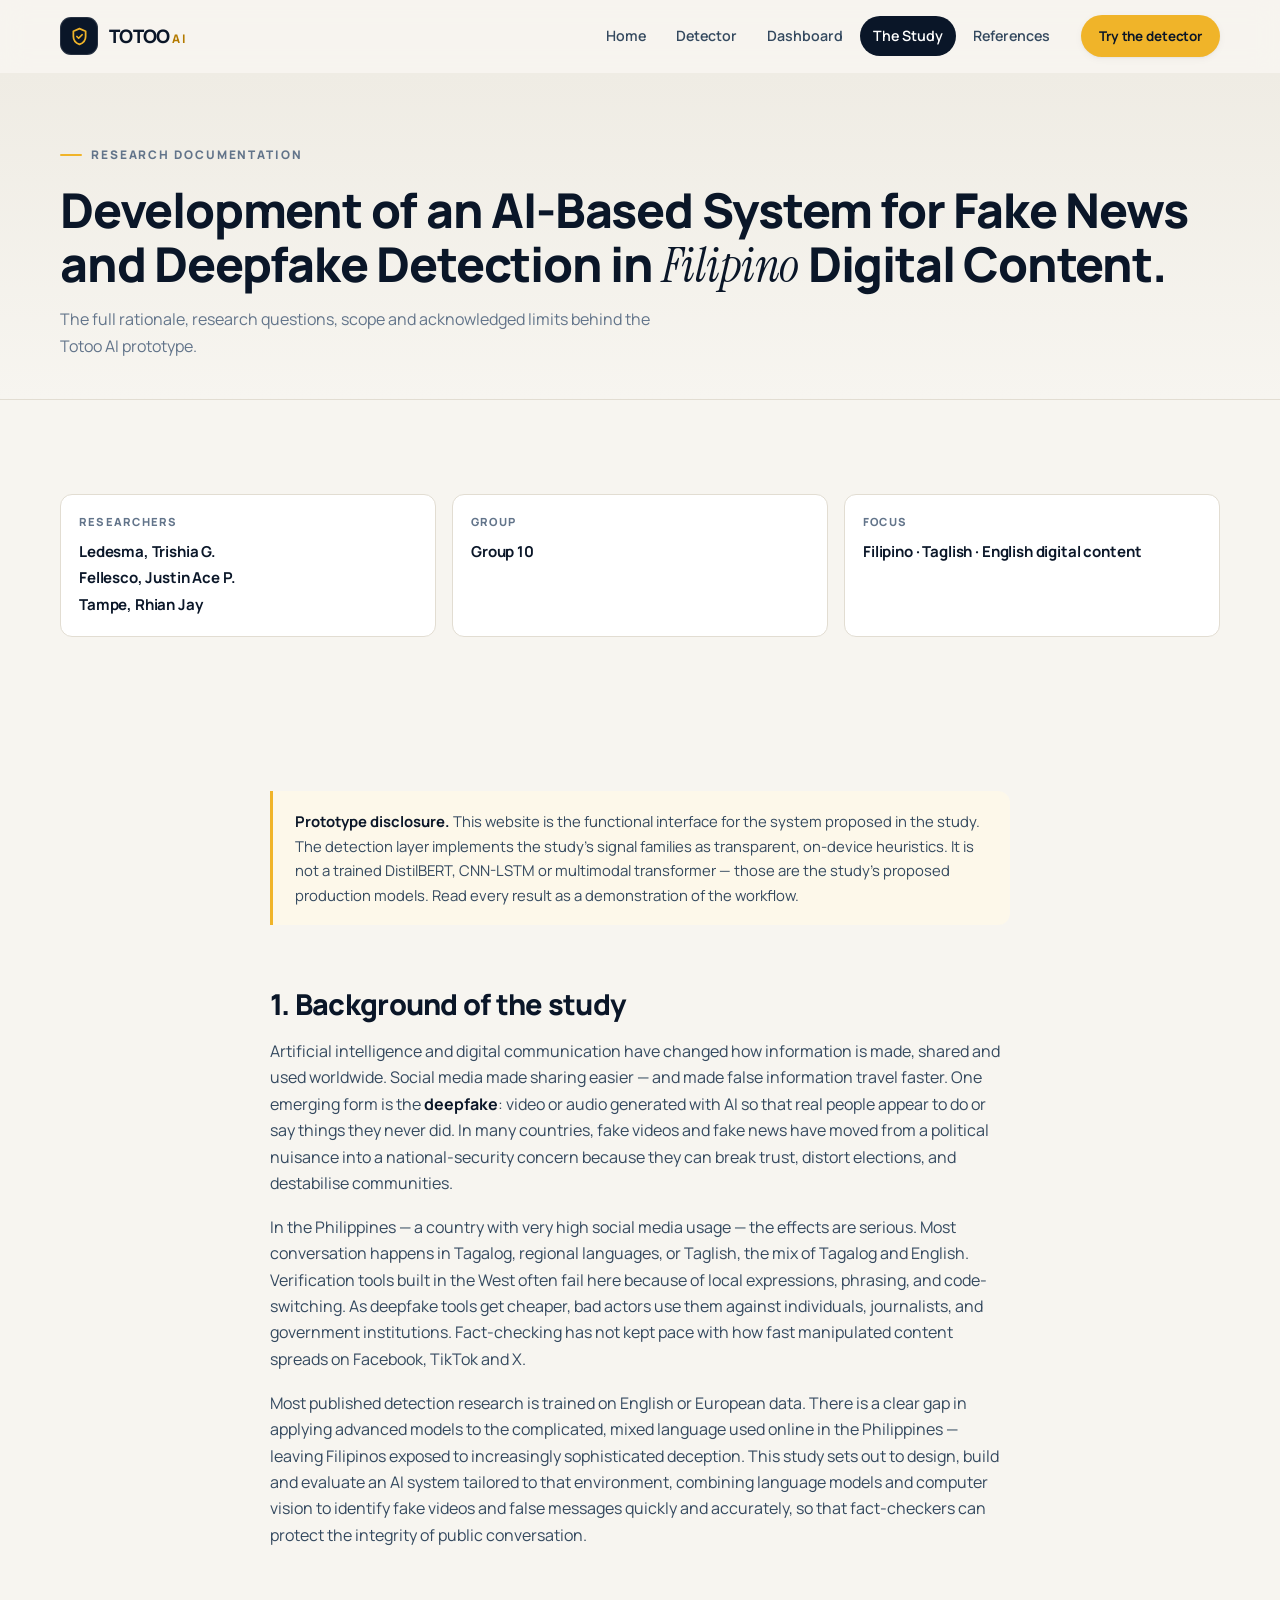
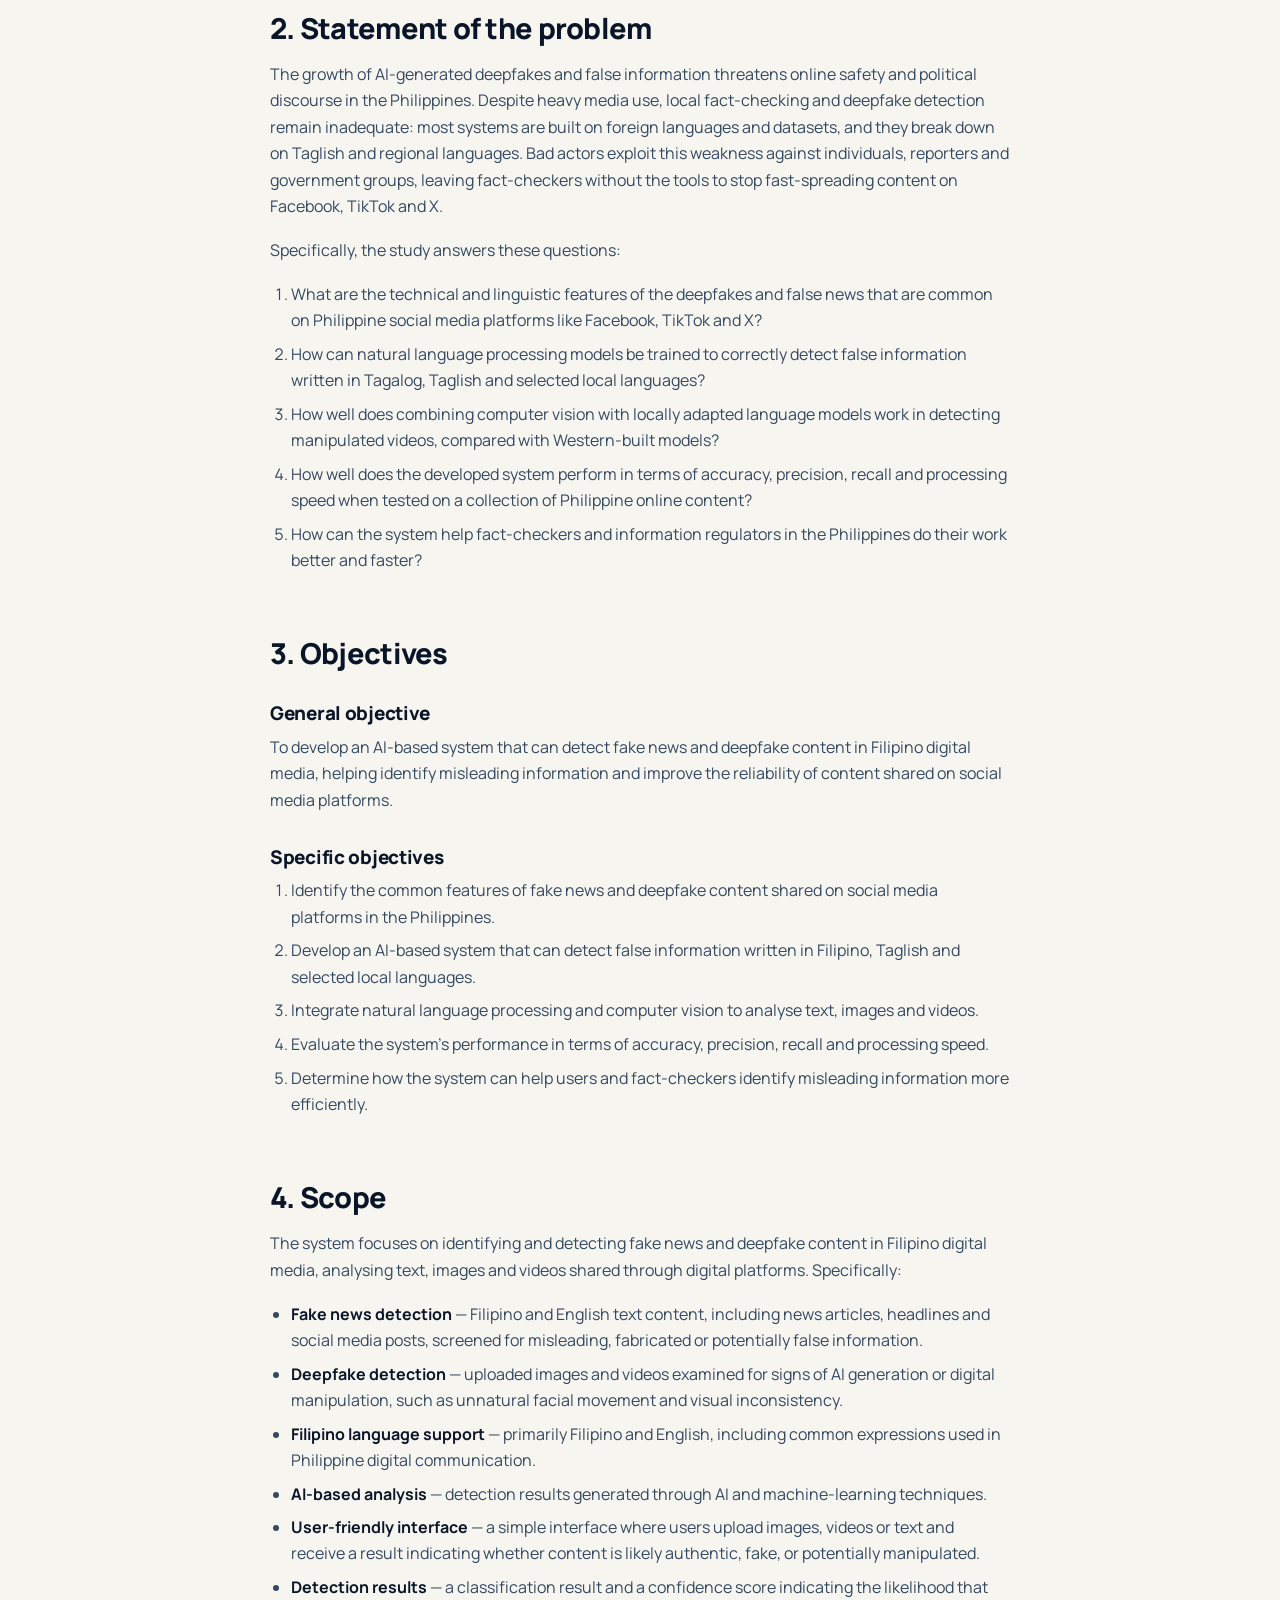
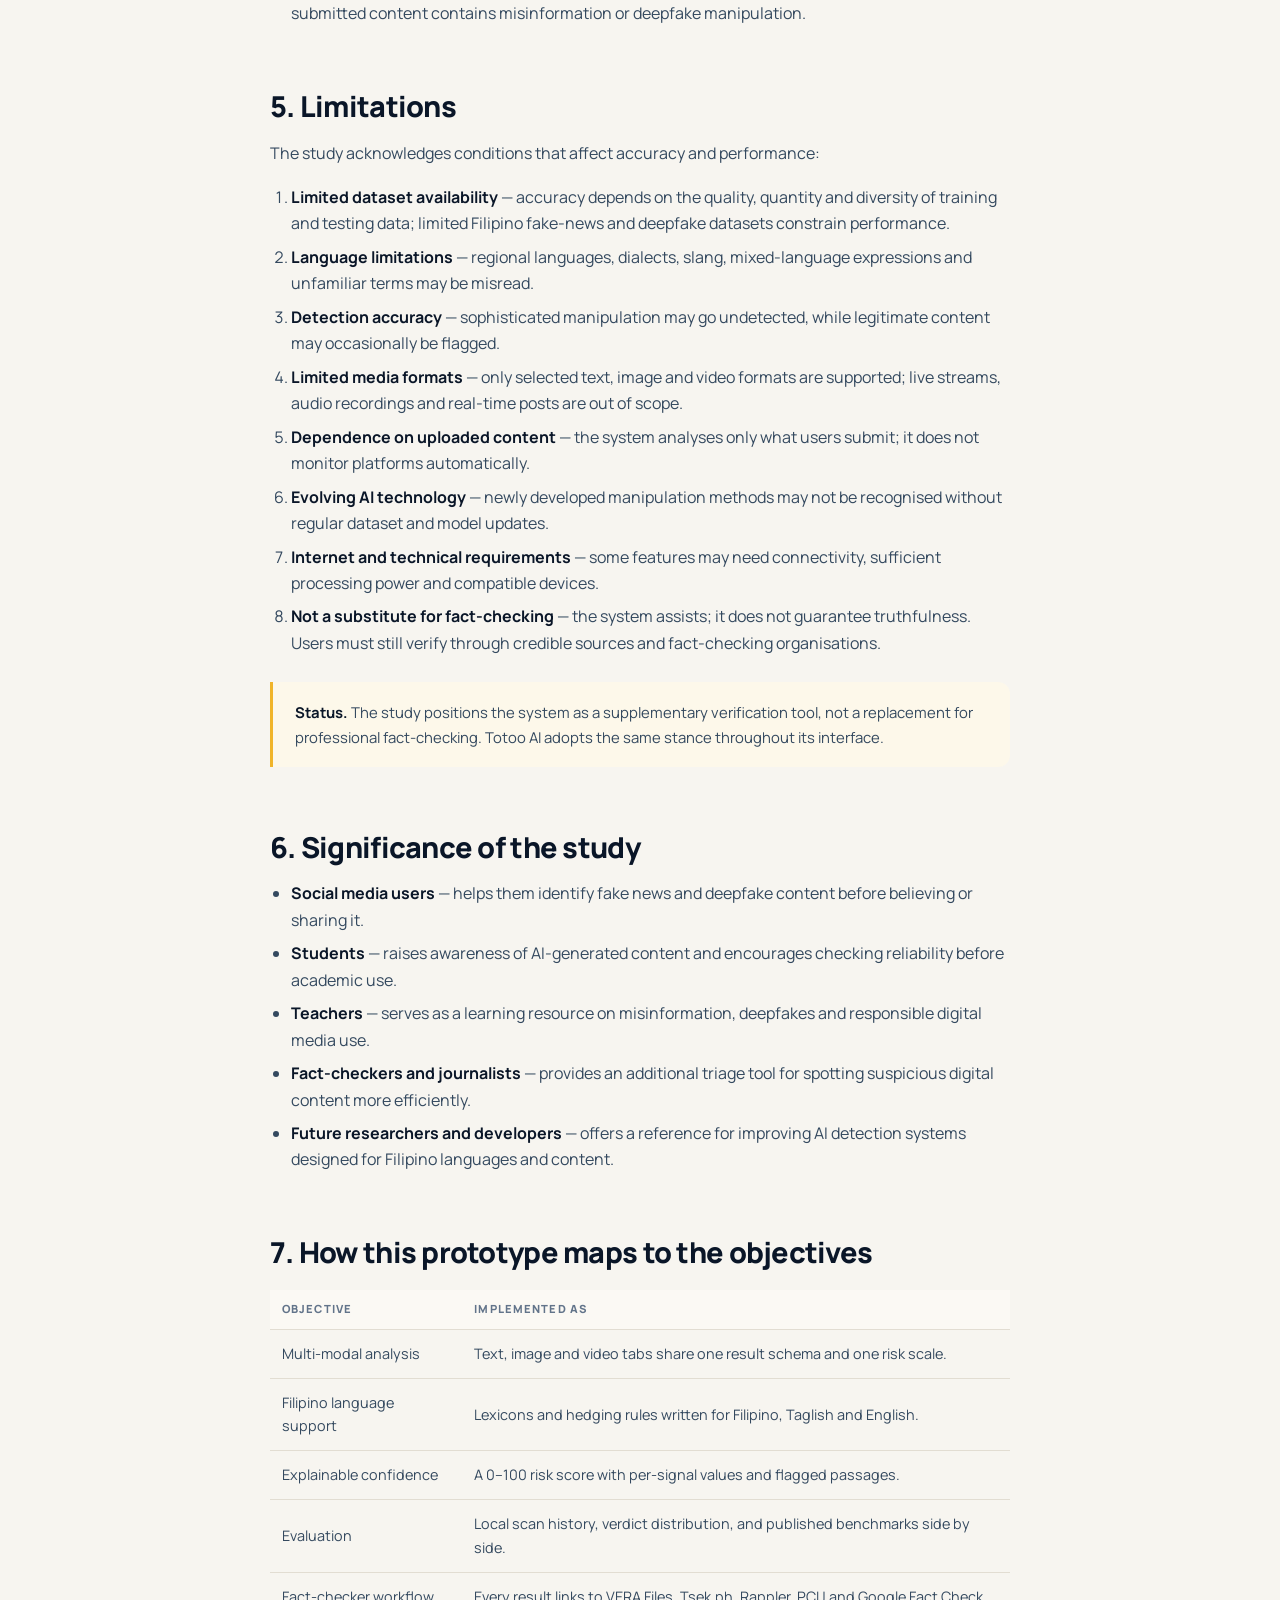
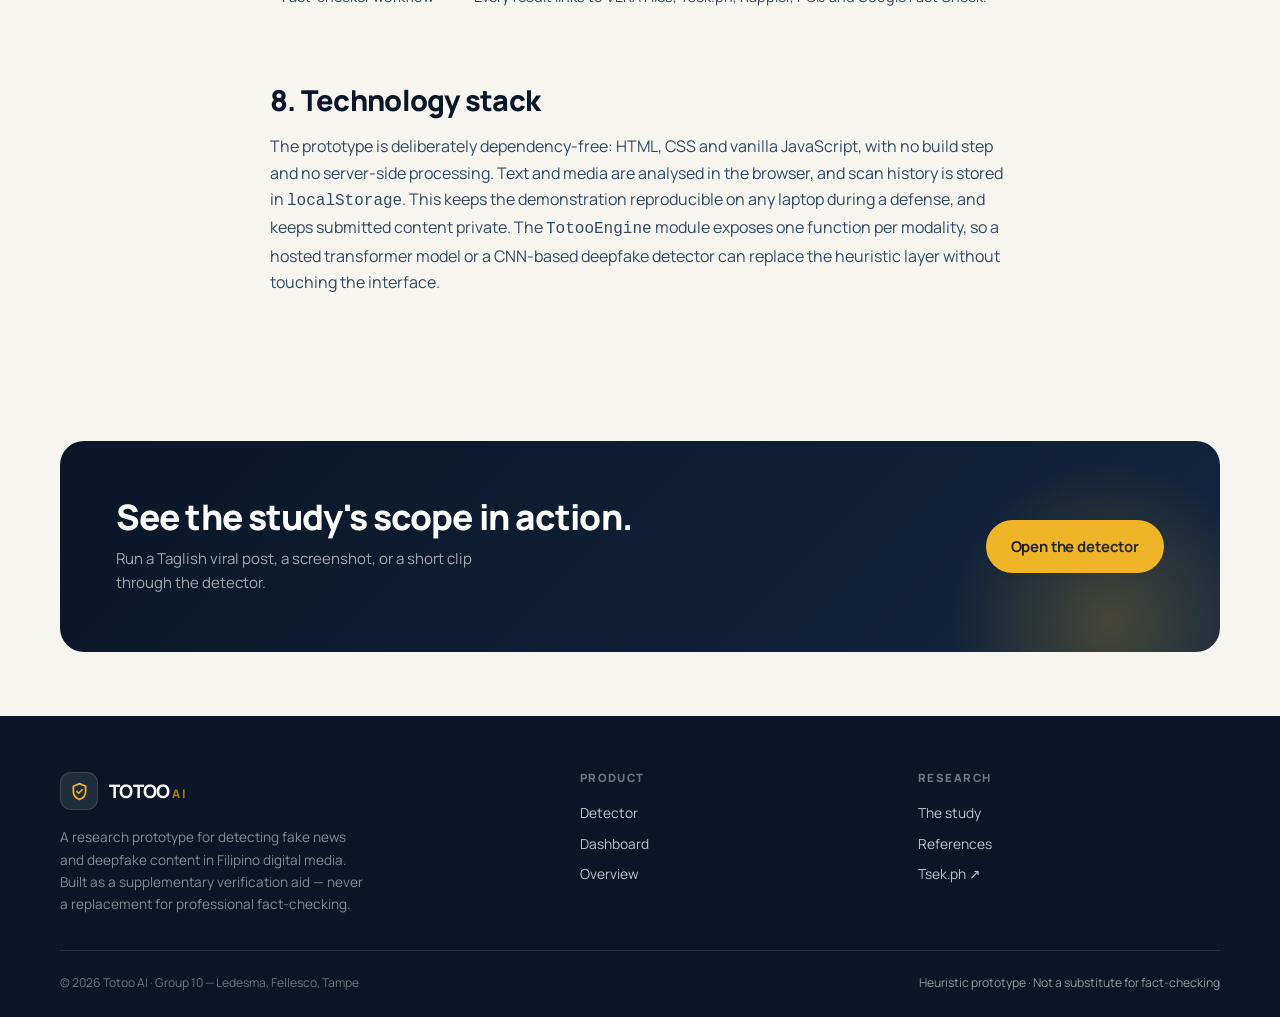
==== about.html @ d38a7d8e "Initial commit: Totoo AI - fake news and deepfake detection prototype for Filipino digital content" ====
<!DOCTYPE html>
<html lang="en">
<head>
<meta charset="UTF-8">
<meta name="viewport" content="width=device-width, initial-scale=1">
<title>The Study — Totoo AI</title>
<meta name="description" content="Background, objectives, scope and limitations of the study on AI-based fake news and deepfake detection in Filipino digital content.">
<link rel="icon" href="assets/favicon.svg" type="image/svg+xml">
<link rel="preconnect" href="https://fonts.googleapis.com">
<link rel="preconnect" href="https://fonts.gstatic.com" crossorigin>
<link href="https://fonts.googleapis.com/css2?family=Instrument+Serif:ital@0;1&family=Manrope:wght@400;500;600;700;800&display=swap" rel="stylesheet">
<link rel="stylesheet" href="css/styles.css">
</head>
<body>

<header class="site-header">
  <div class="wrap header-inner">
    <a class="brand" href="index.html" aria-label="Totoo AI home">
      <span class="brand-mark" aria-hidden="true">
        <svg viewBox="0 0 24 24" fill="none" stroke="#F0B429" stroke-width="2" stroke-linecap="round" stroke-linejoin="round">
          <path d="M12 3l7 3v6c0 4.4-3 7.6-7 9-4-1.4-7-4.6-7-9V6l7-3z"/>
          <path d="M9 12l2 2 4-4"/>
        </svg>
      </span>
      <span class="brand-text">TOTOO<span>AI</span></span>
    </a>
    <nav class="nav" id="nav" aria-label="Main">
      <a href="index.html">Home</a>
      <a href="detector.html">Detector</a>
      <a href="dashboard.html">Dashboard</a>
      <a href="about.html" aria-current="page">The Study</a>
      <a href="references.html">References</a>
    </nav>
    <a class="btn btn-primary btn-sm nav-cta" href="detector.html">Try the detector</a>
    <button class="nav-toggle" id="navToggle" aria-label="Toggle navigation" aria-expanded="false" aria-controls="nav"><span></span></button>
  </div>
</header>

<main>

  <section class="page-head">
    <div class="wrap">
      <span class="eyebrow">Research documentation</span>
      <h1>Development of an AI-Based System for Fake News and Deepfake Detection in <span class="serif">Filipino</span> Digital Content.</h1>
      <p>The full rationale, research questions, scope and acknowledged limits behind the Totoo AI prototype.</p>
    </div>
  </section>

  <section class="section-tight">
    <div class="wrap">
      <div class="info-grid">
        <div class="info-item"><span>Researchers</span><b>Ledesma, Trishia G.<br>Fellesco, Justin Ace P.<br>Tampe, Rhian Jay</b></div>
        <div class="info-item"><span>Group</span><b>Group 10</b></div>
        <div class="info-item"><span>Focus</span><b>Filipino · Taglish · English digital content</b></div>
      </div>
    </div>
  </section>

  <section class="section-tight">
    <div class="wrap-narrow prose">

      <div class="callout">
        <p><strong>Prototype disclosure.</strong> This website is the functional interface for the system proposed in the study. The detection layer implements the study's signal families as transparent, on-device heuristics. It is not a trained DistilBERT, CNN-LSTM or multimodal transformer — those are the study's proposed production models. Read every result as a demonstration of the workflow.</p>
      </div>

      <h2>1. Background of the study</h2>
      <p>
        Artificial intelligence and digital communication have changed how information is made,
        shared and used worldwide. Social media made sharing easier — and made false information
        travel faster. One emerging form is the <strong>deepfake</strong>: video or audio generated
        with AI so that real people appear to do or say things they never did. In many countries,
        fake videos and fake news have moved from a political nuisance into a national-security
        concern because they can break trust, distort elections, and destabilise communities.
      </p>
      <p>
        In the Philippines — a country with very high social media usage — the effects are serious.
        Most conversation happens in Tagalog, regional languages, or Taglish, the mix of Tagalog
        and English. Verification tools built in the West often fail here because of local
        expressions, phrasing, and code-switching. As deepfake tools get cheaper, bad actors use
        them against individuals, journalists, and government institutions. Fact-checking has not
        kept pace with how fast manipulated content spreads on Facebook, TikTok and X.
      </p>
      <p>
        Most published detection research is trained on English or European data. There is a
        clear gap in applying advanced models to the complicated, mixed language used online in
        the Philippines — leaving Filipinos exposed to increasingly sophisticated deception. This
        study sets out to design, build and evaluate an AI system tailored to that environment,
        combining language models and computer vision to identify fake videos and false messages
        quickly and accurately, so that fact-checkers can protect the integrity of public
        conversation.
      </p>

      <h2>2. Statement of the problem</h2>
      <p>
        The growth of AI-generated deepfakes and false information threatens online safety and
        political discourse in the Philippines. Despite heavy media use, local fact-checking and
        deepfake detection remain inadequate: most systems are built on foreign languages and
        datasets, and they break down on Taglish and regional languages. Bad actors exploit this
        weakness against individuals, reporters and government groups, leaving fact-checkers
        without the tools to stop fast-spreading content on Facebook, TikTok and X.
      </p>
      <p>Specifically, the study answers these questions:</p>
      <ol>
        <li>What are the technical and linguistic features of the deepfakes and false news that are common on Philippine social media platforms like Facebook, TikTok and X?</li>
        <li>How can natural language processing models be trained to correctly detect false information written in Tagalog, Taglish and selected local languages?</li>
        <li>How well does combining computer vision with locally adapted language models work in detecting manipulated videos, compared with Western-built models?</li>
        <li>How well does the developed system perform in terms of accuracy, precision, recall and processing speed when tested on a collection of Philippine online content?</li>
        <li>How can the system help fact-checkers and information regulators in the Philippines do their work better and faster?</li>
      </ol>

      <h2>3. Objectives</h2>
      <h3>General objective</h3>
      <p>
        To develop an AI-based system that can detect fake news and deepfake content in Filipino
        digital media, helping identify misleading information and improve the reliability of
        content shared on social media platforms.
      </p>
      <h3>Specific objectives</h3>
      <ol>
        <li>Identify the common features of fake news and deepfake content shared on social media platforms in the Philippines.</li>
        <li>Develop an AI-based system that can detect false information written in Filipino, Taglish and selected local languages.</li>
        <li>Integrate natural language processing and computer vision to analyse text, images and videos.</li>
        <li>Evaluate the system's performance in terms of accuracy, precision, recall and processing speed.</li>
        <li>Determine how the system can help users and fact-checkers identify misleading information more efficiently.</li>
      </ol>

      <h2>4. Scope</h2>
      <p>The system focuses on identifying and detecting fake news and deepfake content in Filipino digital media, analysing text, images and videos shared through digital platforms. Specifically:</p>
      <ul>
        <li><strong>Fake news detection</strong> — Filipino and English text content, including news articles, headlines and social media posts, screened for misleading, fabricated or potentially false information.</li>
        <li><strong>Deepfake detection</strong> — uploaded images and videos examined for signs of AI generation or digital manipulation, such as unnatural facial movement and visual inconsistency.</li>
        <li><strong>Filipino language support</strong> — primarily Filipino and English, including common expressions used in Philippine digital communication.</li>
        <li><strong>AI-based analysis</strong> — detection results generated through AI and machine-learning techniques.</li>
        <li><strong>User-friendly interface</strong> — a simple interface where users upload images, videos or text and receive a result indicating whether content is likely authentic, fake, or potentially manipulated.</li>
        <li><strong>Detection results</strong> — a classification result and a confidence score indicating the likelihood that submitted content contains misinformation or deepfake manipulation.</li>
      </ul>

      <h2>5. Limitations</h2>
      <p>The study acknowledges conditions that affect accuracy and performance:</p>
      <ol>
        <li><strong>Limited dataset availability</strong> — accuracy depends on the quality, quantity and diversity of training and testing data; limited Filipino fake-news and deepfake datasets constrain performance.</li>
        <li><strong>Language limitations</strong> — regional languages, dialects, slang, mixed-language expressions and unfamiliar terms may be misread.</li>
        <li><strong>Detection accuracy</strong> — sophisticated manipulation may go undetected, while legitimate content may occasionally be flagged.</li>
        <li><strong>Limited media formats</strong> — only selected text, image and video formats are supported; live streams, audio recordings and real-time posts are out of scope.</li>
        <li><strong>Dependence on uploaded content</strong> — the system analyses only what users submit; it does not monitor platforms automatically.</li>
        <li><strong>Evolving AI technology</strong> — newly developed manipulation methods may not be recognised without regular dataset and model updates.</li>
        <li><strong>Internet and technical requirements</strong> — some features may need connectivity, sufficient processing power and compatible devices.</li>
        <li><strong>Not a substitute for fact-checking</strong> — the system assists; it does not guarantee truthfulness. Users must still verify through credible sources and fact-checking organisations.</li>
      </ol>

      <div class="callout">
        <p><strong>Status.</strong> The study positions the system as a supplementary verification tool, not a replacement for professional fact-checking. Totoo AI adopts the same stance throughout its interface.</p>
      </div>

      <h2>6. Significance of the study</h2>
      <ul>
        <li><strong>Social media users</strong> — helps them identify fake news and deepfake content before believing or sharing it.</li>
        <li><strong>Students</strong> — raises awareness of AI-generated content and encourages checking reliability before academic use.</li>
        <li><strong>Teachers</strong> — serves as a learning resource on misinformation, deepfakes and responsible digital media use.</li>
        <li><strong>Fact-checkers and journalists</strong> — provides an additional triage tool for spotting suspicious digital content more efficiently.</li>
        <li><strong>Future researchers and developers</strong> — offers a reference for improving AI detection systems designed for Filipino languages and content.</li>
      </ul>

      <h2>7. How this prototype maps to the objectives</h2>
      <table style="width:100%;border-collapse:collapse;font-size:.9rem;margin:22px 0">
        <thead>
          <tr>
            <th style="text-align:left;padding:10px 12px;border-bottom:1px solid var(--line);font-size:.7rem;letter-spacing:.1em;text-transform:uppercase;color:var(--muted)">Objective</th>
            <th style="text-align:left;padding:10px 12px;border-bottom:1px solid var(--line);font-size:.7rem;letter-spacing:.1em;text-transform:uppercase;color:var(--muted)">Implemented as</th>
          </tr>
        </thead>
        <tbody>
          <tr>
            <td style="padding:12px;border-bottom:1px solid var(--line);color:var(--ink-soft)">Multi-modal analysis</td>
            <td style="padding:12px;border-bottom:1px solid var(--line);color:var(--ink-soft)">Text, image and video tabs share one result schema and one risk scale.</td>
          </tr>
          <tr>
            <td style="padding:12px;border-bottom:1px solid var(--line);color:var(--ink-soft)">Filipino language support</td>
            <td style="padding:12px;border-bottom:1px solid var(--line);color:var(--ink-soft)">Lexicons and hedging rules written for Filipino, Taglish and English.</td>
          </tr>
          <tr>
            <td style="padding:12px;border-bottom:1px solid var(--line);color:var(--ink-soft)">Explainable confidence</td>
            <td style="padding:12px;border-bottom:1px solid var(--line);color:var(--ink-soft)">A 0–100 risk score with per-signal values and flagged passages.</td>
          </tr>
          <tr>
            <td style="padding:12px;border-bottom:1px solid var(--line);color:var(--ink-soft)">Evaluation</td>
            <td style="padding:12px;border-bottom:1px solid var(--line);color:var(--ink-soft)">Local scan history, verdict distribution, and published benchmarks side by side.</td>
          </tr>
          <tr>
            <td style="padding:12px;color:var(--ink-soft)">Fact-checker workflow</td>
            <td style="padding:12px;color:var(--ink-soft)">Every result links to VERA Files, Tsek.ph, Rappler, PCIJ and Google Fact Check.</td>
          </tr>
        </tbody>
      </table>

      <h2>8. Technology stack</h2>
      <p>
        The prototype is deliberately dependency-free: HTML, CSS and vanilla JavaScript, with no
        build step and no server-side processing. Text and media are analysed in the browser, and
        scan history is stored in <code>localStorage</code>. This keeps the demonstration
        reproducible on any laptop during a defense, and keeps submitted content private. The
        <code>TotooEngine</code> module exposes one function per modality, so a hosted transformer
        model or a CNN-based deepfake detector can replace the heuristic layer without touching
        the interface.
      </p>

    </div>
  </section>

  <section class="section-tight">
    <div class="wrap">
      <div class="cta-band reveal">
        <div>
          <h2>See the study's scope in action.</h2>
          <p>Run a Taglish viral post, a screenshot, or a short clip through the detector.</p>
        </div>
        <a class="btn btn-primary" href="detector.html">Open the detector</a>
      </div>
    </div>
  </section>

</main>

<footer class="site-footer">
  <div class="wrap">
    <div class="footer-grid">
      <div>
        <a class="brand" href="index.html" aria-label="Totoo AI home">
          <span class="brand-mark" aria-hidden="true">
            <svg viewBox="0 0 24 24" fill="none" stroke="#F0B429" stroke-width="2" stroke-linecap="round" stroke-linejoin="round">
              <path d="M12 3l7 3v6c0 4.4-3 7.6-7 9-4-1.4-7-4.6-7-9V6l7-3z"/>
              <path d="M9 12l2 2 4-4"/>
            </svg>
          </span>
          <span class="brand-text">TOTOO<span>AI</span></span>
        </a>
        <p class="footer-about">
          A research prototype for detecting fake news and deepfake content in Filipino
          digital media. Built as a supplementary verification aid — never a replacement
          for professional fact-checking.
        </p>
      </div>
      <div class="footer-col">
        <h4>Product</h4>
        <a href="detector.html">Detector</a>
        <a href="dashboard.html">Dashboard</a>
        <a href="index.html">Overview</a>
      </div>
      <div class="footer-col">
        <h4>Research</h4>
        <a href="about.html">The study</a>
        <a href="references.html">References</a>
        <a href="https://tsek.ph/" target="_blank" rel="noopener">Tsek.ph ↗</a>
      </div>
    </div>
    <div class="footer-base">
      <span>© <span data-year>2026</span> Totoo AI · Group 10 — Ledesma, Fellesco, Tampe</span>
      <span class="proto">Heuristic prototype · Not a substitute for fact-checking</span>
    </div>
  </div>
</footer>

<script src="js/main.js"></script>
</body>
</html>
---- css/styles.css ----
/* ============================================================
   TOTOO AI — Design System
   Filipino fake-news & deepfake detection prototype
   ============================================================ */

:root {
  --ink: #0a1628;
  --ink-2: #16283f;
  --ink-soft: #34495f;
  --muted: #62748a;
  --paper: #f7f5f0;
  --paper-2: #efece4;
  --surface: #ffffff;
  --line: #e2ddd2;
  --line-strong: #cec7b8;

  --gold: #f0b429;
  --gold-deep: #b47a00;
  --crimson: #c41e3a;
  --crimson-soft: #fbe9ec;
  --teal: #0d7a63;
  --teal-soft: #e3f4ef;
  --amber: #b97600;
  --amber-soft: #fdf2dd;

  --radius: 18px;
  --radius-sm: 12px;
  --radius-pill: 999px;

  --shadow-sm: 0 1px 2px rgba(10, 22, 40, .05), 0 2px 8px rgba(10, 22, 40, .04);
  --shadow: 0 4px 12px rgba(10, 22, 40, .06), 0 18px 40px -24px rgba(10, 22, 40, .28);
  --shadow-lg: 0 30px 70px -30px rgba(10, 22, 40, .35);

  --font-sans: "Manrope", "Segoe UI", system-ui, -apple-system, sans-serif;
  --font-serif: "Instrument Serif", "Iowan Old Style", Georgia, serif;

  --ease: cubic-bezier(.22, 1, .36, 1);
}

* { box-sizing: border-box; }

html {
  scroll-behavior: smooth;
  -webkit-text-size-adjust: 100%;
}

body {
  margin: 0;
  font-family: var(--font-sans);
  font-size: 16px;
  line-height: 1.65;
  color: var(--ink);
  background: var(--paper);
  -webkit-font-smoothing: antialiased;
  text-rendering: optimizeLegibility;
}

img, svg, video { max-width: 100%; display: block; }

a { color: inherit; text-decoration: none; }

button, input, textarea, select { font: inherit; color: inherit; }

h1, h2, h3, h4 { margin: 0; line-height: 1.12; letter-spacing: -.025em; font-weight: 800; }
h1 { font-size: clamp(2.5rem, 5.6vw, 4.35rem); }
h2 { font-size: clamp(1.9rem, 3.4vw, 2.85rem); }
h3 { font-size: 1.18rem; letter-spacing: -.015em; }
p { margin: 0 0 1rem; }
p:last-child { margin-bottom: 0; }

::selection { background: var(--gold); color: var(--ink); }

:focus-visible {
  outline: 3px solid var(--gold);
  outline-offset: 3px;
  border-radius: 6px;
}

.serif {
  font-family: var(--font-serif);
  font-style: italic;
  font-weight: 400;
  letter-spacing: -.01em;
}

/* ---------- layout ---------- */

.wrap {
  width: min(1160px, calc(100% - 44px));
  margin-inline: auto;
}
.wrap-narrow { width: min(860px, calc(100% - 44px)); margin-inline: auto; }

.section { padding: clamp(56px, 8vw, 96px) 0; }
.section-tight { padding: clamp(40px, 5vw, 64px) 0; }
.section-alt { background: var(--surface); border-block: 1px solid var(--line); }

.grid { display: grid; gap: 20px; }
.grid-3 { grid-template-columns: repeat(3, 1fr); }
.grid-2 { grid-template-columns: repeat(2, 1fr); }
.grid-4 { grid-template-columns: repeat(4, 1fr); }

.eyebrow {
  display: inline-flex;
  align-items: center;
  gap: 9px;
  font-size: .74rem;
  font-weight: 800;
  letter-spacing: .16em;
  text-transform: uppercase;
  color: var(--muted);
  margin-bottom: 18px;
}
.eyebrow::before {
  content: "";
  width: 22px;
  height: 2px;
  background: var(--gold);
  border-radius: 2px;
}
.eyebrow.on-dark { color: rgba(255, 255, 255, .62); }

.section-head { max-width: 660px; margin-bottom: 44px; }
.section-head p { color: var(--muted); font-size: 1.05rem; margin-top: 16px; }

.lead { font-size: 1.1rem; color: var(--ink-soft); }

/* ---------- header ---------- */

.site-header {
  position: sticky;
  top: 0;
  z-index: 60;
  background: rgba(247, 245, 240, .82);
  backdrop-filter: saturate(160%) blur(14px);
  -webkit-backdrop-filter: saturate(160%) blur(14px);
  border-bottom: 1px solid transparent;
  transition: border-color .25s, background .25s;
}
.site-header.is-stuck {
  border-bottom-color: var(--line);
  background: rgba(247, 245, 240, .94);
}

.header-inner {
  display: flex;
  align-items: center;
  gap: 18px;
  height: 72px;
}

.brand { display: inline-flex; align-items: center; gap: 11px; margin-right: auto; }
.brand-mark {
  width: 38px; height: 38px;
  border-radius: 11px;
  background: var(--ink);
  display: grid; place-items: center;
  box-shadow: inset 0 0 0 1px rgba(255,255,255,.12);
  flex: none;
}
.brand-mark svg { width: 21px; height: 21px; }
.brand-text {
  font-weight: 800;
  font-size: 1.16rem;
  letter-spacing: -.04em;
  line-height: 1;
  display: flex; align-items: baseline; gap: 3px;
}
.brand-text span {
  color: var(--gold-deep);
  font-size: .74rem;
  letter-spacing: .12em;
  font-weight: 800;
}

.nav { display: flex; align-items: center; gap: 4px; }
.nav a {
  padding: 8px 13px;
  border-radius: var(--radius-pill);
  font-size: .89rem;
  font-weight: 600;
  color: var(--ink-soft);
  transition: background .18s, color .18s;
}
.nav a:hover { background: rgba(10, 22, 40, .055); color: var(--ink); }
.nav a[aria-current="page"] { background: var(--ink); color: #fff; }

.nav-toggle {
  display: none;
  width: 42px; height: 42px;
  border: 1px solid var(--line-strong);
  background: var(--surface);
  border-radius: 11px;
  cursor: pointer;
  padding: 0;
  place-items: center;
}
.nav-toggle span {
  display: block;
  width: 17px; height: 1.8px;
  background: var(--ink);
  position: relative;
  transition: background .2s;
}
.nav-toggle span::before,
.nav-toggle span::after {
  content: "";
  position: absolute; left: 0;
  width: 17px; height: 1.8px;
  background: var(--ink);
  transition: transform .22s var(--ease), top .22s var(--ease);
}
.nav-toggle span::before { top: -5.5px; }
.nav-toggle span::after { top: 5.5px; }
.nav-toggle[aria-expanded="true"] span { background: transparent; }
.nav-toggle[aria-expanded="true"] span::before { top: 0; transform: rotate(45deg); }
.nav-toggle[aria-expanded="true"] span::after { top: 0; transform: rotate(-45deg); }

/* ---------- buttons ---------- */

.btn {
  --btn-bg: var(--ink);
  --btn-fg: #fff;
  display: inline-flex;
  align-items: center;
  justify-content: center;
  gap: 9px;
  padding: 13px 24px;
  border: 1px solid transparent;
  border-radius: var(--radius-pill);
  background: var(--btn-bg);
  color: var(--btn-fg);
  font-weight: 700;
  font-size: .93rem;
  letter-spacing: -.01em;
  cursor: pointer;
  transition: transform .18s var(--ease), box-shadow .2s, background .2s, opacity .2s;
  box-shadow: var(--shadow-sm);
  white-space: nowrap;
}
.btn:hover { transform: translateY(-1.5px); box-shadow: var(--shadow); }
.btn:active { transform: translateY(0); }
.btn:disabled { opacity: .5; cursor: not-allowed; transform: none; box-shadow: none; }

.btn-primary { --btn-bg: var(--gold); --btn-fg: var(--ink); }
.btn-primary:hover { --btn-bg: #ffc53d; }
.btn-ghost {
  --btn-bg: transparent;
  --btn-fg: var(--ink);
  border-color: var(--line-strong);
  box-shadow: none;
}
.btn-ghost:hover { background: rgba(10, 22, 40, .04); box-shadow: none; }
.btn-light {
  --btn-bg: rgba(255,255,255,.1);
  --btn-fg: #fff;
  border-color: rgba(255,255,255,.24);
  box-shadow: none;
  backdrop-filter: blur(6px);
}
.btn-light:hover { --btn-bg: rgba(255,255,255,.18); box-shadow: none; }
.btn-sm { padding: 9px 17px; font-size: .84rem; }
.btn-block { width: 100%; }
.btn .arrow { transition: transform .2s var(--ease); }
.btn:hover .arrow { transform: translateX(3px); }

/* ---------- hero ---------- */

.hero {
  position: relative;
  overflow: hidden;
  background:
    radial-gradient(1000px 520px at 82% -12%, rgba(240, 180, 41, .16), transparent 62%),
    radial-gradient(760px 420px at 6% 108%, rgba(13, 122, 99, .16), transparent 60%),
    linear-gradient(168deg, #0c1a2e 0%, #0a1628 58%, #081120 100%);
  color: #fff;
  padding: clamp(60px, 9vw, 104px) 0 clamp(56px, 7vw, 88px);
}
.hero::before {
  content: "";
  position: absolute; inset: 0;
  background-image:
    linear-gradient(to right, rgba(255,255,255,.055) 1px, transparent 1px),
    linear-gradient(to bottom, rgba(255,255,255,.055) 1px, transparent 1px);
  background-size: 68px 68px;
  mask-image: radial-gradient(ellipse 90% 70% at 50% 30%, #000 20%, transparent 78%);
  -webkit-mask-image: radial-gradient(ellipse 90% 70% at 50% 30%, #000 20%, transparent 78%);
  pointer-events: none;
}
.hero > .wrap { position: relative; }

.hero-grid {
  display: grid;
  grid-template-columns: 1.06fr .94fr;
  gap: clamp(32px, 5vw, 64px);
  align-items: center;
}

.hero h1 { color: #fff; }
.hero h1 .serif { color: var(--gold); }
.hero .lead {
  color: rgba(255, 255, 255, .74);
  font-size: clamp(1rem, 1.5vw, 1.13rem);
  max-width: 47ch;
  margin-top: 22px;
}
.hero-actions { display: flex; flex-wrap: wrap; gap: 12px; margin-top: 32px; }

.hero-note {
  margin-top: 26px;
  display: flex; align-items: flex-start; gap: 10px;
  font-size: .8rem;
  color: rgba(255,255,255,.52);
  max-width: 46ch;
  line-height: 1.5;
}
.hero-note svg { flex: none; margin-top: 2px; opacity: .8; }

.hero-badges {
  display: flex; flex-wrap: wrap; gap: 8px;
  margin-bottom: 26px;
}
.pill {
  display: inline-flex; align-items: center; gap: 7px;
  padding: 6px 13px;
  border-radius: var(--radius-pill);
  border: 1px solid rgba(255,255,255,.18);
  background: rgba(255,255,255,.06);
  font-size: .73rem;
  font-weight: 700;
  letter-spacing: .06em;
  text-transform: uppercase;
  color: rgba(255,255,255,.82);
}
.pill .dot { width: 6px; height: 6px; border-radius: 50%; background: var(--gold); }

/* live demo card */
.demo-card {
  background: rgba(255, 255, 255, .055);
  border: 1px solid rgba(255, 255, 255, .14);
  border-radius: 22px;
  padding: 18px;
  box-shadow: var(--shadow-lg);
  backdrop-filter: blur(18px);
  -webkit-backdrop-filter: blur(18px);
}
.demo-card-head {
  display: flex; align-items: center; gap: 8px;
  padding: 2px 4px 14px;
  font-size: .74rem;
  font-weight: 800;
  letter-spacing: .13em;
  text-transform: uppercase;
  color: rgba(255,255,255,.58);
}
.demo-card-head .rec {
  width: 7px; height: 7px; border-radius: 50%;
  background: #37d67a;
  box-shadow: 0 0 0 4px rgba(55,214,122,.16);
  animation: pulse 2.4s infinite;
}
@keyframes pulse {
  0%, 100% { box-shadow: 0 0 0 4px rgba(55,214,122,.16); }
  50% { box-shadow: 0 0 0 7px rgba(55,214,122,.05); }
}

.demo-card textarea {
  width: 100%;
  min-height: 118px;
  resize: vertical;
  padding: 14px 15px;
  border-radius: 13px;
  border: 1px solid rgba(255,255,255,.14);
  background: rgba(6, 13, 24, .5);
  color: #f4f7fb;
  font-size: .93rem;
  line-height: 1.6;
  transition: border-color .2s, box-shadow .2s;
}
.demo-card textarea::placeholder { color: rgba(255,255,255,.34); }
.demo-card textarea:focus {
  outline: none;
  border-color: rgba(240,180,41,.6);
  box-shadow: 0 0 0 4px rgba(240,180,41,.12);
}

.demo-foot {
  display: flex; align-items: center; justify-content: space-between;
  gap: 12px; margin-top: 12px; flex-wrap: wrap;
}
.demo-meta { font-size: .76rem; color: rgba(255,255,255,.42); }

.demo-result {
  margin-top: 14px;
  display: none;
  align-items: center;
  gap: 12px;
  padding: 12px 14px;
  border-radius: 13px;
  border: 1px solid rgba(255,255,255,.14);
  background: rgba(255,255,255,.06);
  animation: rise .35s var(--ease) both;
}
.demo-result.show { display: flex; }
.demo-result .verdict-dot {
  width: 10px; height: 10px; border-radius: 50%; flex: none;
  box-shadow: 0 0 0 4px rgba(255,255,255,.06);
}
.demo-result .verdict-text { font-size: .84rem; font-weight: 700; }
.demo-result .verdict-sub { font-size: .75rem; color: rgba(255,255,255,.52); }
.demo-result .verdict-score { margin-left: auto; font-weight: 800; font-size: 1rem; }

.demo-open {
  margin-top: 10px;
  border: 0;
  background: transparent;
  color: var(--gold);
  font-size: .8rem;
  font-weight: 700;
  cursor: pointer;
  padding: 4px 2px;
  transition: color .18s, transform .18s;
}
.demo-open:hover { color: #ffd166; transform: translateX(2px); }

.hero-stats {
  display: grid;
  grid-template-columns: repeat(3, 1fr);
  gap: 1px;
  margin-top: clamp(40px, 6vw, 62px);
  border-radius: 16px;
  overflow: hidden;
  background: rgba(255,255,255,.12);
  border: 1px solid rgba(255,255,255,.12);
}
.hero-stat {
  background: rgba(9, 20, 35, .55);
  padding: 18px 20px;
  backdrop-filter: blur(8px);
}
.hero-stat b {
  display: block;
  font-size: clamp(1.3rem, 2.4vw, 1.7rem);
  letter-spacing: -.03em;
  line-height: 1.1;
}
.hero-stat span {
  font-size: .76rem;
  color: rgba(255,255,255,.55);
  letter-spacing: .02em;
}

/* ---------- cards ---------- */

.card {
  background: var(--surface);
  border: 1px solid var(--line);
  border-radius: var(--radius);
  padding: 26px;
  box-shadow: var(--shadow-sm);
  transition: transform .25s var(--ease), box-shadow .25s, border-color .25s;
  position: relative;
}
.card:hover { transform: translateY(-3px); box-shadow: var(--shadow); border-color: var(--line-strong); }

.icon-box {
  width: 46px; height: 46px;
  border-radius: 13px;
  display: grid; place-items: center;
  background: var(--paper-2);
  color: var(--ink);
  margin-bottom: 18px;
  border: 1px solid var(--line);
}
.icon-box.gold { background: #fdf3d9; border-color: #f3e0ae; color: var(--gold-deep); }
.icon-box.teal { background: var(--teal-soft); border-color: #c6e8df; color: var(--teal); }
.icon-box.crimson { background: var(--crimson-soft); border-color: #f6d3da; color: var(--crimson); }

.card p { color: var(--muted); font-size: .94rem; margin-top: 10px; }
.card .card-tag {
  font-size: .72rem;
  font-weight: 800;
  letter-spacing: .12em;
  text-transform: uppercase;
  color: var(--muted);
  margin-bottom: 10px;
  display: block;
}

.step-num {
  font-family: var(--font-serif);
  font-size: 2.4rem;
  line-height: 1;
  color: var(--line-strong);
  margin-bottom: 12px;
  display: block;
}
.step { padding-top: 8px; border-top: 2px solid var(--line); }
.step:hover { border-top-color: var(--gold); }

/* ---------- benchmarks ---------- */

.bench-panel {
  background: var(--ink);
  color: #fff;
  border-radius: 24px;
  padding: clamp(28px, 4vw, 44px);
  position: relative;
  overflow: hidden;
}
.bench-panel::after {
  content: "";
  position: absolute;
  width: 420px; height: 420px;
  right: -140px; top: -180px;
  background: radial-gradient(circle, rgba(240,180,41,.22), transparent 68%);
  pointer-events: none;
}
.bench-panel h2 { color: #fff; max-width: 20ch; }
.bench-panel .eyebrow { color: rgba(255,255,255,.55); }
.bench-intro { color: rgba(255,255,255,.6); max-width: 52ch; margin-top: 14px; }

.bench-list { margin-top: 34px; display: grid; gap: 20px; }
.bench-row { display: grid; gap: 8px; }
.bench-top {
  display: flex; align-items: baseline; justify-content: space-between;
  gap: 16px; font-size: .88rem;
}
.bench-top .name { color: rgba(255,255,255,.88); font-weight: 600; }
.bench-top .val { font-weight: 800; color: var(--gold); font-variant-numeric: tabular-nums; }
.bench-track {
  height: 7px;
  border-radius: 99px;
  background: rgba(255,255,255,.1);
  overflow: hidden;
}
.bench-fill {
  display: block;
  height: 100%;
  border-radius: 99px;
  background: linear-gradient(90deg, rgba(240,180,41,.55), var(--gold));
  width: 0;
  transition: width 1.1s var(--ease);
}
.bench-source { font-size: .72rem; color: rgba(255,255,255,.4); margin-top: 26px; line-height: 1.6; }
.bench-source a { color: rgba(255,255,255,.62); text-decoration: underline; text-underline-offset: 2px; }

/* ---------- detector ---------- */

.page-head {
  padding: clamp(40px, 6vw, 64px) 0 clamp(28px, 4vw, 40px);
  background: linear-gradient(180deg, var(--paper-2), var(--paper));
  border-bottom: 1px solid var(--line);
}
.page-head h1 { font-size: clamp(2rem, 4vw, 3rem); }
.page-head p { color: var(--muted); max-width: 62ch; margin-top: 14px; }

.detector-grid {
  display: grid;
  grid-template-columns: 1.12fr .88fr;
  gap: 26px;
  align-items: start;
}
@media (min-width: 981px) {
  .sticky-col { position: sticky; top: 92px; }
}

.panel {
  background: var(--surface);
  border: 1px solid var(--line);
  border-radius: var(--radius);
  box-shadow: var(--shadow-sm);
  overflow: hidden;
}
.panel-head {
  padding: 20px 22px;
  border-bottom: 1px solid var(--line);
  display: flex; align-items: center; gap: 12px;
}
.panel-head h2 { font-size: 1.02rem; letter-spacing: -.01em; }
.panel-head .sub { font-size: .78rem; color: var(--muted); margin-left: auto; }
.panel-body { padding: 22px; }

.tabs {
  display: grid;
  grid-template-columns: repeat(3, 1fr);
  gap: 5px;
  background: var(--paper-2);
  padding: 5px;
  border-radius: 14px;
  margin-bottom: 20px;
}
.tab {
  border: 0;
  background: transparent;
  padding: 10px 8px;
  border-radius: 10px;
  font-size: .87rem;
  font-weight: 700;
  color: var(--muted);
  cursor: pointer;
  display: flex; align-items: center; justify-content: center; gap: 7px;
  transition: background .18s, color .18s, box-shadow .18s;
}
.tab svg { width: 16px; height: 16px; }
.tab:hover { color: var(--ink); }
.tab.active {
  background: var(--surface);
  color: var(--ink);
  box-shadow: var(--shadow-sm);
}

.tab-panel { display: none; }
.tab-panel.active { display: block; animation: fade .25s var(--ease); }

.field-label {
  display: flex; align-items: baseline; justify-content: space-between;
  font-size: .78rem; font-weight: 800;
  letter-spacing: .06em; text-transform: uppercase;
  color: var(--muted);
  margin-bottom: 9px;
}

textarea.text-input {
  width: 100%;
  min-height: 210px;
  padding: 16px;
  border-radius: 13px;
  border: 1px solid var(--line-strong);
  background: #fcfbf7;
  font-size: .95rem;
  line-height: 1.65;
  resize: vertical;
  transition: border-color .2s, box-shadow .2s, background .2s;
}
textarea.text-input:focus {
  outline: none;
  border-color: var(--gold-deep);
  background: #fff;
  box-shadow: 0 0 0 4px rgba(240,180,41,.14);
}

.sample-row {
  display: flex; flex-wrap: wrap; align-items: center; gap: 8px;
  margin-top: 14px;
}
.sample-label { font-size: .76rem; color: var(--muted); font-weight: 700; }
.sample-chips { display: flex; flex-wrap: wrap; gap: 8px; }
.chip {
  border: 1px solid var(--line-strong);
  background: var(--surface);
  border-radius: var(--radius-pill);
  padding: 6px 12px;
  font-size: .76rem;
  font-weight: 600;
  color: var(--ink-soft);
  cursor: pointer;
  transition: all .16s;
}
.chip:hover { border-color: var(--gold-deep); color: var(--ink); background: #fdf8ea; }
.chip[data-kind="authentic"]:hover { border-color: var(--teal); background: var(--teal-soft); }

.dropzone {
  border: 1.6px dashed var(--line-strong);
  border-radius: 16px;
  padding: 34px 24px;
  text-align: center;
  background: #fcfbf7;
  cursor: pointer;
  transition: border-color .2s, background .2s, transform .2s;
  position: relative;
}
.dropzone:hover { border-color: var(--gold-deep); background: #fdfaf1; }
.dropzone.is-drag {
  border-color: var(--gold-deep);
  background: #fdf5df;
  transform: scale(1.008);
}
.dropzone input { position: absolute; inset: 0; opacity: 0; cursor: pointer; width: 100%; height: 100%; }
.dropzone .dz-icon {
  width: 52px; height: 52px;
  margin: 0 auto 14px;
  border-radius: 15px;
  background: var(--paper-2);
  display: grid; place-items: center;
  color: var(--ink-soft);
}
.dropzone h4 { font-size: .98rem; margin-bottom: 5px; }
.dropzone p { font-size: .82rem; color: var(--muted); }
.dropzone .formats {
  display: inline-block; margin-top: 12px;
  font-size: .7rem; font-weight: 700; letter-spacing: .09em; text-transform: uppercase;
  color: var(--muted);
}

.preview {
  display: none;
  margin-top: 16px;
  border: 1px solid var(--line);
  border-radius: 14px;
  overflow: hidden;
  background: #0e1a2b;
}
.preview.show { display: block; animation: rise .3s var(--ease); }
.preview img, .preview video { width: 100%; max-height: 320px; object-fit: contain; background: #0e1a2b; }
.preview-meta {
  display: flex; flex-wrap: wrap; gap: 6px 18px;
  padding: 11px 14px;
  background: var(--surface);
  border-top: 1px solid var(--line);
  font-size: .76rem;
  color: var(--muted);
}
.preview-meta b { color: var(--ink); font-weight: 700; }
.preview-meta-items { display: flex; flex-wrap: wrap; gap: 6px 18px; min-width: 0; }
.preview-meta-items span { white-space: nowrap; overflow: hidden; text-overflow: ellipsis; max-width: 260px; }
.file-clear {
  margin-left: auto;
  border: 0; background: transparent;
  color: var(--crimson);
  font-size: .76rem; font-weight: 700; cursor: pointer;
}

.run-row {
  display: flex; align-items: center; gap: 14px;
  margin-top: 22px;
  padding-top: 20px;
  border-top: 1px solid var(--line);
  flex-wrap: wrap;
}
.run-row .hint { font-size: .75rem; color: var(--muted); max-width: 32ch; line-height: 1.5; }

.analyzing {
  display: none;
  padding: 26px 22px;
  border-top: 1px solid var(--line);
  background: #fcfbf7;
}
.analyzing.show { display: block; animation: fade .2s; }
.analysis-steps { display: grid; gap: 9px; margin-top: 14px; }
.a-step {
  display: flex; align-items: center; gap: 10px;
  font-size: .82rem; color: var(--muted);
  opacity: .35;
  transition: opacity .3s, color .3s;
}
.a-step.done { opacity: 1; color: var(--ink-soft); }
.a-step .tick {
  width: 17px; height: 17px; border-radius: 50%;
  border: 1.6px solid currentColor;
  display: grid; place-items: center;
  flex: none;
  font-size: 9px;
}
.a-step.active { opacity: 1; color: var(--ink); font-weight: 700; }
.a-step.done .tick { background: var(--teal); border-color: var(--teal); color: #fff; }
.spinner {
  width: 15px; height: 15px; border-radius: 50%;
  border: 2px solid var(--line-strong);
  border-top-color: var(--gold-deep);
  animation: spin .7s linear infinite;
  flex: none;
}
@keyframes spin { to { transform: rotate(360deg); } }

/* ---------- result ---------- */

.result-empty {
  padding: 40px 26px;
  text-align: center;
  color: var(--muted);
}
.result-empty .re-icon {
  width: 62px; height: 62px;
  margin: 0 auto 16px;
  border-radius: 18px;
  background: var(--paper-2);
  display: grid; place-items: center;
  color: var(--line-strong);
}
.result-empty h3 { color: var(--ink-soft); font-size: 1rem; margin-bottom: 6px; }
.result-empty p { font-size: .86rem; max-width: 34ch; margin-inline: auto; }

.result { display: none; }
.result.show { display: block; animation: rise .4s var(--ease); }

.result-head {
  padding: 22px;
  display: flex;
  align-items: center;
  gap: 20px;
  border-bottom: 1px solid var(--line);
}
.gauge { position: relative; width: 104px; height: 104px; flex: none; }
.gauge svg { transform: rotate(-90deg); }
.gauge .track { fill: none; stroke: var(--paper-2); stroke-width: 9; }
.gauge .fill {
  fill: none;
  stroke-width: 9;
  stroke-linecap: round;
  stroke-dasharray: 295.3;
  stroke-dashoffset: 295.3;
  transition: stroke-dashoffset 1.1s var(--ease), stroke .3s;
}
.gauge-center {
  position: absolute; inset: 0;
  display: grid; place-content: center; text-align: center;
}
.gauge-center b { font-size: 1.5rem; letter-spacing: -.04em; line-height: 1; }
.gauge-center span { font-size: .62rem; text-transform: uppercase; letter-spacing: .1em; color: var(--muted); font-weight: 800; }

.verdict-badge {
  display: inline-flex; align-items: center; gap: 7px;
  padding: 5px 12px;
  border-radius: var(--radius-pill);
  font-size: .71rem; font-weight: 800;
  letter-spacing: .1em; text-transform: uppercase;
  margin-bottom: 9px;
}
.verdict-badge.fake { background: var(--crimson-soft); color: var(--crimson); }
.verdict-badge.suspicious { background: var(--amber-soft); color: var(--amber); }
.verdict-badge.authentic { background: var(--teal-soft); color: var(--teal); }
.result-head h2 { font-size: 1.24rem; }
.result-head .r-sub { font-size: .83rem; color: var(--muted); margin-top: 5px; }

.verdict-verdict { font-weight: 800; }
.text-fake { color: var(--crimson); }
.text-suspicious { color: var(--amber); }
.text-authentic { color: var(--teal); }

.result-body { padding: 20px 22px; }
.result-block + .result-block { margin-top: 22px; }
.result-block h4 {
  font-size: .73rem; text-transform: uppercase; letter-spacing: .12em;
  color: var(--muted); font-weight: 800; margin-bottom: 13px;
  display: flex; align-items: center; gap: 8px;
}
.result-block h4::after { content: ""; flex: 1; height: 1px; background: var(--line); }

.signal { display: grid; grid-template-columns: 1fr auto; gap: 5px 12px; margin-bottom: 13px; }
.signal:last-child { margin-bottom: 0; }
.signal-name { font-size: .82rem; font-weight: 600; color: var(--ink-soft); }
.signal-val { font-size: .78rem; font-weight: 800; font-variant-numeric: tabular-nums; }
.signal-track {
  grid-column: 1 / -1;
  height: 5px;
  border-radius: 99px;
  background: var(--paper-2);
  overflow: hidden;
}
.signal-fill {
  display: block;
  height: 100%; width: 0; border-radius: 99px;
  background: var(--teal);
  transition: width .8s var(--ease), background .3s;
}

.excerpt {
  background: #fcfbf7;
  border: 1px solid var(--line);
  border-radius: 12px;
  padding: 15px;
  font-size: .88rem;
  line-height: 1.7;
  color: var(--ink-soft);
  max-height: 190px;
  overflow: auto;
}
.excerpt mark {
  background: #ffe6a8;
  color: var(--ink);
  border-radius: 3px;
  padding: 1px 3px;
  font-weight: 700;
  box-decoration-break: clone;
  -webkit-box-decoration-break: clone;
}

.notes-list { margin: 0; padding: 0; list-style: none; display: grid; gap: 9px; }.notes-list li {
  display: flex; gap: 9px;
  font-size: .85rem; color: var(--ink-soft);
  line-height: 1.55;
}
.notes-list li::before {
  content: "→";
  color: var(--gold-deep);
  font-weight: 800;
  flex: none;
}

.advice {
  background: #fdf8ea;
  border: 1px solid #f0e2bd;
  border-radius: 13px;
  padding: 15px 16px;
}
.advice h4 {
  font-size: .74rem; text-transform: uppercase; letter-spacing: .1em;
  color: var(--gold-deep); margin-bottom: 9px;
}
.advice-links { display: flex; flex-wrap: wrap; gap: 7px; }
.advice-links a {
  font-size: .76rem; font-weight: 700;
  padding: 5px 10px;
  background: rgba(255,255,255,.72);
  border: 1px solid #ecdcb0;
  border-radius: var(--radius-pill);
  transition: all .16s;
}
.advice-links a:hover { background: var(--surface); border-color: var(--gold-deep); }

.disclaimer {
  display: flex; gap: 10px;
  font-size: .76rem;
  color: var(--muted);
  line-height: 1.55;
  padding: 14px 16px;
  background: var(--paper-2);
  border-top: 1px solid var(--line);
}
.disclaimer svg { flex: none; margin-top: 2px; }

.facts {
  display: flex; flex-wrap: wrap; gap: 8px;
  margin-bottom: 4px;
}
.fact {
  background: var(--paper-2);
  border: 1px solid var(--line);
  border-radius: 9px;
  padding: 7px 11px;
  font-size: .76rem;
  line-height: 1.35;
  max-width: 100%;
}
.fact span {
  display: block;
  font-size: .64rem;
  font-weight: 800;
  letter-spacing: .1em;
  text-transform: uppercase;
  color: var(--muted);
  margin-bottom: 2px;
}
.fact b {
  font-weight: 700;
  color: var(--ink);
  word-break: break-word;
}

.result-actions {
  display: flex; flex-wrap: wrap; gap: 8px;
  margin-top: 20px;
  padding-top: 18px;
  border-top: 1px dashed var(--line);
}

/* ---------- dashboard ---------- */

.stat-grid { display: grid; grid-template-columns: repeat(4, 1fr); gap: 14px; }
.stat {
  background: var(--surface);
  border: 1px solid var(--line);
  border-radius: var(--radius-sm);
  padding: 18px 20px;
  box-shadow: var(--shadow-sm);
}
.stat b {
  display: block;
  font-size: clamp(1.5rem, 3vw, 2rem);
  letter-spacing: -.04em;
  line-height: 1.1;
  font-variant-numeric: tabular-nums;
}
.stat span {
  font-size: .74rem; text-transform: uppercase; letter-spacing: .1em;
  color: var(--muted); font-weight: 800;
  display: block; margin-top: 6px;
}
.stat.fake b { color: var(--crimson); }
.stat.ok b { color: var(--teal); }

.toolbar {
  display: flex; flex-wrap: wrap; align-items: center; gap: 9px;
  margin: 26px 0 14px;
}
.toolbar .spacer { margin-left: auto; }
.select {
  appearance: none;
  padding: 8px 30px 8px 12px;
  border: 1px solid var(--line-strong);
  border-radius: var(--radius-pill);
  background: var(--surface) url("data:image/svg+xml,%3Csvg xmlns='http://www.w3.org/2000/svg' width='10' height='6' viewBox='0 0 10 6'%3E%3Cpath d='M1 1l4 4 4-4' stroke='%2362748a' stroke-width='1.6' fill='none' stroke-linecap='round'/%3E%3C/svg%3E") no-repeat right 12px center;
  font-size: .82rem; font-weight: 600; cursor: pointer;
}

.table-wrap {
  background: var(--surface);
  border: 1px solid var(--line);
  border-radius: var(--radius);
  overflow: hidden;
  box-shadow: var(--shadow-sm);
}
.table-scroll { overflow-x: auto; }
table { width: 100%; border-collapse: collapse; font-size: .86rem; }
thead th {
  text-align: left;
  padding: 12px 16px;
  font-size: .7rem;
  text-transform: uppercase;
  letter-spacing: .1em;
  color: var(--muted);
  font-weight: 800;
  background: #fbf9f4;
  border-bottom: 1px solid var(--line);
  white-space: nowrap;
}
tbody td { padding: 13px 16px; border-bottom: 1px solid var(--line); vertical-align: middle; }
tbody tr:last-child td { border-bottom: 0; }
tbody tr:hover { background: #fcfbf7; }
.td-preview { max-width: 320px; color: var(--ink-soft); }
.td-preview span {
  display: block;
  overflow: hidden;
  text-overflow: ellipsis;
  white-space: nowrap;
}
.badge {
  display: inline-flex; align-items: center; gap: 5px;
  padding: 3px 9px;
  border-radius: var(--radius-pill);
  font-size: .68rem; font-weight: 800;
  text-transform: uppercase; letter-spacing: .06em;
  white-space: nowrap;
}
.badge.fake { background: var(--crimson-soft); color: var(--crimson); }
.badge.suspicious { background: var(--amber-soft); color: var(--amber); }
.badge.authentic { background: var(--teal-soft); color: var(--teal); }
.badge.kind { background: var(--paper-2); color: var(--ink-soft); }

.conf-cell { display: flex; align-items: center; gap: 9px; min-width: 108px; }
.conf-track { flex: 1; height: 4px; background: var(--paper-2); border-radius: 99px; overflow: hidden; min-width: 44px; }
.conf-fill { display: block; height: 100%; background: var(--ink-soft); border-radius: 99px; }
.conf-cell b { font-size: .78rem; font-variant-numeric: tabular-nums; }

.empty-state { padding: 56px 28px; text-align: center; }
.empty-state h3 { margin-bottom: 8px; }
.empty-state p { color: var(--muted); font-size: .9rem; max-width: 40ch; margin: 0 auto 20px; }

.chart-card { background: var(--surface); border: 1px solid var(--line); border-radius: var(--radius); padding: 24px; box-shadow: var(--shadow-sm); }
.chart-row { display: grid; grid-template-columns: 190px 1fr 58px; gap: 14px; align-items: center; margin-bottom: 14px; }
.chart-row:last-child { margin-bottom: 0; }
.chart-name { font-size: .8rem; font-weight: 600; color: var(--ink-soft); }
.chart-track { height: 9px; background: var(--paper-2); border-radius: 99px; overflow: hidden; }
.chart-fill { display: block; height: 100%; border-radius: 99px; width: 0; transition: width 1s var(--ease); }
.chart-val { font-size: .8rem; font-weight: 800; text-align: right; font-variant-numeric: tabular-nums; }

/* ---------- about / references ---------- */

.prose { max-width: 74ch; }
.prose h2 { margin-top: 2.2em; margin-bottom: .6em; font-size: 1.8rem; }
.prose h2:first-child { margin-top: 0; }
.prose h3 { margin-top: 1.8em; margin-bottom: .5em; }
.prose p { color: var(--ink-soft); margin-bottom: 1.1em; }
.prose ul, .prose ol { color: var(--ink-soft); padding-left: 1.3em; margin: 0 0 1.2em; }
.prose li { margin-bottom: .45em; }
.prose strong { color: var(--ink); }

.callout {
  border-left: 3px solid var(--gold);
  background: #fdf8ea;
  padding: 18px 22px;
  border-radius: 0 12px 12px 0;
  margin: 26px 0;
}
.callout p { margin: 0; color: var(--ink-soft); font-size: .93rem; }
.callout strong { color: var(--ink); }

.info-grid { display: grid; grid-template-columns: repeat(3, 1fr); gap: 16px; margin-top: 30px; }
.info-item { padding: 18px; background: var(--surface); border: 1px solid var(--line); border-radius: var(--radius-sm); }
.info-item span { font-size: .7rem; text-transform: uppercase; letter-spacing: .11em; color: var(--muted); font-weight: 800; display: block; margin-bottom: 6px; }
.info-item b { font-size: .94rem; letter-spacing: -.01em; }

.ref-list { display: grid; gap: 0; }
.ref-item {
  padding: 22px 0;
  border-bottom: 1px solid var(--line);
  display: grid;
  grid-template-columns: 42px 1fr;
  gap: 16px;
  align-items: start;
}
.ref-item:first-child { padding-top: 0; }
.ref-num {
  font-family: var(--font-serif);
  font-size: 1.5rem;
  color: var(--line-strong);
  line-height: 1;
  padding-top: 2px;
}
.ref-item p { font-size: .93rem; color: var(--ink-soft); margin: 0 0 8px; }
.ref-item .ref-tag {
  display: inline-block;
  font-size: .66rem; font-weight: 800; letter-spacing: .1em; text-transform: uppercase;
  color: var(--gold-deep); background: #fdf3d9;
  padding: 2px 8px; border-radius: 5px;
  margin-right: 8px;
  vertical-align: 1px;
}
.ref-item a { font-size: .8rem; color: var(--teal); text-decoration: underline; text-underline-offset: 3px; word-break: break-all; }
.ref-item a:hover { color: var(--ink); }

/* ---------- CTA band ---------- */

.cta-band {
  background: linear-gradient(135deg, var(--ink) 0%, #12263f 100%);
  color: #fff;
  border-radius: 24px;
  padding: clamp(30px, 5vw, 56px);
  display: flex; align-items: center; justify-content: space-between;
  gap: 32px; flex-wrap: wrap;
  position: relative; overflow: hidden;
}
.cta-band::after {
  content: "";
  position: absolute; right: -60px; bottom: -140px;
  width: 340px; height: 340px;
  border-radius: 50%;
  background: radial-gradient(circle, rgba(240,180,41,.24), transparent 66%);
}
.cta-band > div { position: relative; }
.cta-band h2 { color: #fff; max-width: 24ch; font-size: clamp(1.5rem, 3vw, 2.2rem); }
.cta-band p { color: rgba(255,255,255,.62); margin-top: 10px; max-width: 44ch; font-size: .94rem; }

/* ---------- footer ---------- */

.site-footer {
  background: var(--ink);
  color: rgba(255,255,255,.7);
  padding: 56px 0 26px;
  margin-top: 0;
}
.footer-grid {
  display: grid;
  grid-template-columns: 1.6fr 1fr 1fr;
  gap: 36px;
  padding-bottom: 34px;
  border-bottom: 1px solid rgba(255,255,255,.1);
}
.site-footer .brand-mark { background: rgba(255,255,255,.09); }
.site-footer .brand-text { color: #fff; }
.footer-about { font-size: .85rem; line-height: 1.65; max-width: 38ch; margin-top: 16px; color: rgba(255,255,255,.5); }
.footer-col h4 {
  font-size: .71rem; text-transform: uppercase; letter-spacing: .13em;
  color: rgba(255,255,255,.42); margin-bottom: 13px;
}
.footer-col a {
  display: block;
  font-size: .86rem;
  padding: 4px 0;
  color: rgba(255,255,255,.74);
  transition: color .16s, transform .16s;
}
.footer-col a:hover { color: var(--gold); transform: translateX(2px); }
.footer-base {
  display: flex; justify-content: space-between; gap: 16px; flex-wrap: wrap;
  padding-top: 22px;
  font-size: .76rem;
  color: rgba(255,255,255,.4);
}
.footer-base .proto { color: rgba(255,255,255,.55); }

/* ---------- animations ---------- */

@keyframes fade { from { opacity: 0; } to { opacity: 1; } }
@keyframes rise { from { opacity: 0; transform: translateY(9px); } to { opacity: 1; transform: none; } }

.reveal {
  opacity: 0;
  transform: translateY(16px);
  transition: opacity .6s var(--ease), transform .6s var(--ease);
}
.reveal.in { opacity: 1; transform: none; }

.is-hidden { display: none !important; }

/* ---------- toast ---------- */

.toast {
  position: fixed;
  bottom: 24px; left: 50%;
  transform: translate(-50%, 18px);
  background: var(--ink);
  color: #fff;
  padding: 11px 20px;
  border-radius: var(--radius-pill);
  font-size: .84rem;
  font-weight: 600;
  box-shadow: var(--shadow-lg);
  opacity: 0;
  pointer-events: none;
  transition: opacity .25s, transform .25s var(--ease);
  z-index: 200;
  display: flex; align-items: center; gap: 9px;
}
.toast.show { opacity: 1; transform: translate(-50%, 0); }
.toast .t-dot { width: 7px; height: 7px; border-radius: 50%; background: var(--gold); }

/* ---------- responsive ---------- */

@media (max-width: 1080px) {
  .nav a { padding: 8px 10px; font-size: .84rem; }
}

@media (max-width: 980px) {
  .hero-grid { grid-template-columns: 1fr; }
  .detector-grid { grid-template-columns: 1fr; }
  .grid-3 { grid-template-columns: repeat(2, 1fr); }
  .grid-4 { grid-template-columns: repeat(2, 1fr); }
  .stat-grid { grid-template-columns: repeat(2, 1fr); }
  .info-grid { grid-template-columns: 1fr; }
  .footer-grid { grid-template-columns: 1fr 1fr; }
  .footer-grid > div:first-child { grid-column: 1 / -1; }
  .chart-row { grid-template-columns: 140px 1fr 52px; }
}

@media (max-width: 820px) {
  .nav-toggle { display: grid; }
  .nav {
    position: absolute;
    top: 72px; left: 0; right: 0;
    flex-direction: column;
    align-items: stretch;
    gap: 2px;
    padding: 10px 18px 18px;
    background: rgba(247, 245, 240, .99);
    border-bottom: 1px solid var(--line);
    box-shadow: var(--shadow);
    display: none;
  }
  .nav.open { display: flex; animation: fade .2s; }
  .nav a { padding: 12px 14px; font-size: .95rem; border-radius: 10px; }
  .nav-cta { display: none; }
  .hero-stats { grid-template-columns: 1fr; }
  .hero-stat { padding: 14px 18px; }
  .hero-stat b { font-size: 1.15rem; }
  .hero-stat span { font-size: .72rem; }
}

@media (max-width: 640px) {
  .wrap, .wrap-narrow { width: calc(100% - 34px); }
  .grid-3, .grid-2, .grid-4 { grid-template-columns: 1fr; }
  .stat-grid { grid-template-columns: 1fr 1fr; }
  .card { padding: 22px; }
  .result-head { flex-direction: column; align-items: flex-start; gap: 14px; }
  .chart-row { grid-template-columns: 110px 1fr 46px; gap: 10px; }
  .chart-name { font-size: .74rem; }
  .footer-grid { grid-template-columns: 1fr; gap: 26px; }
  .run-row .hint { max-width: none; }
  .run-row .btn { width: 100%; }
  .cta-band { flex-direction: column; align-items: flex-start; }
  .ref-item { grid-template-columns: 28px 1fr; gap: 10px; }
}

@media (prefers-reduced-motion: reduce) {
  *, *::before, *::after {
    animation-duration: .001ms !important;
    animation-iteration-count: 1 !important;
    transition-duration: .001ms !important;
    scroll-behavior: auto !important;
  }
  .reveal { opacity: 1; transform: none; }
}

/* print */
@media print {
  .site-header, .site-footer, .hero, .cta-band, .nav-cta { display: none; }
  body { background: #fff; }
}
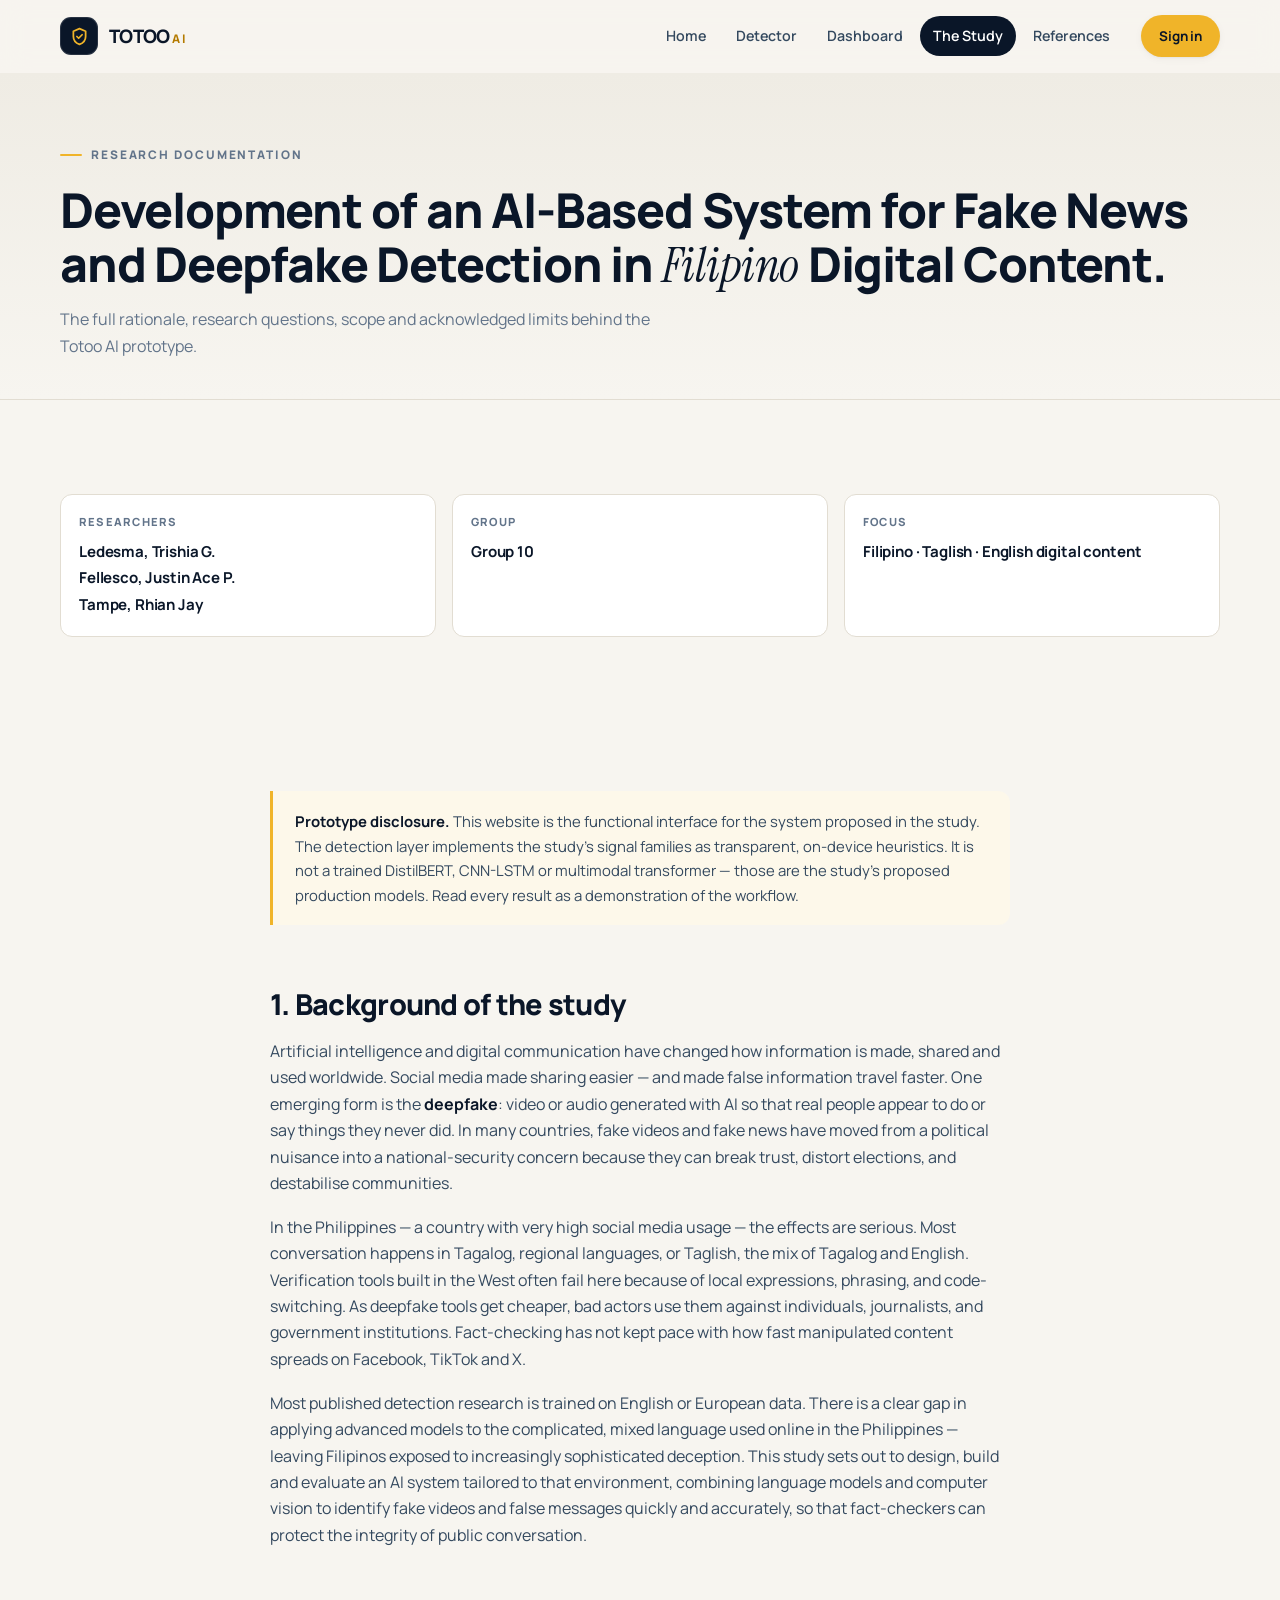
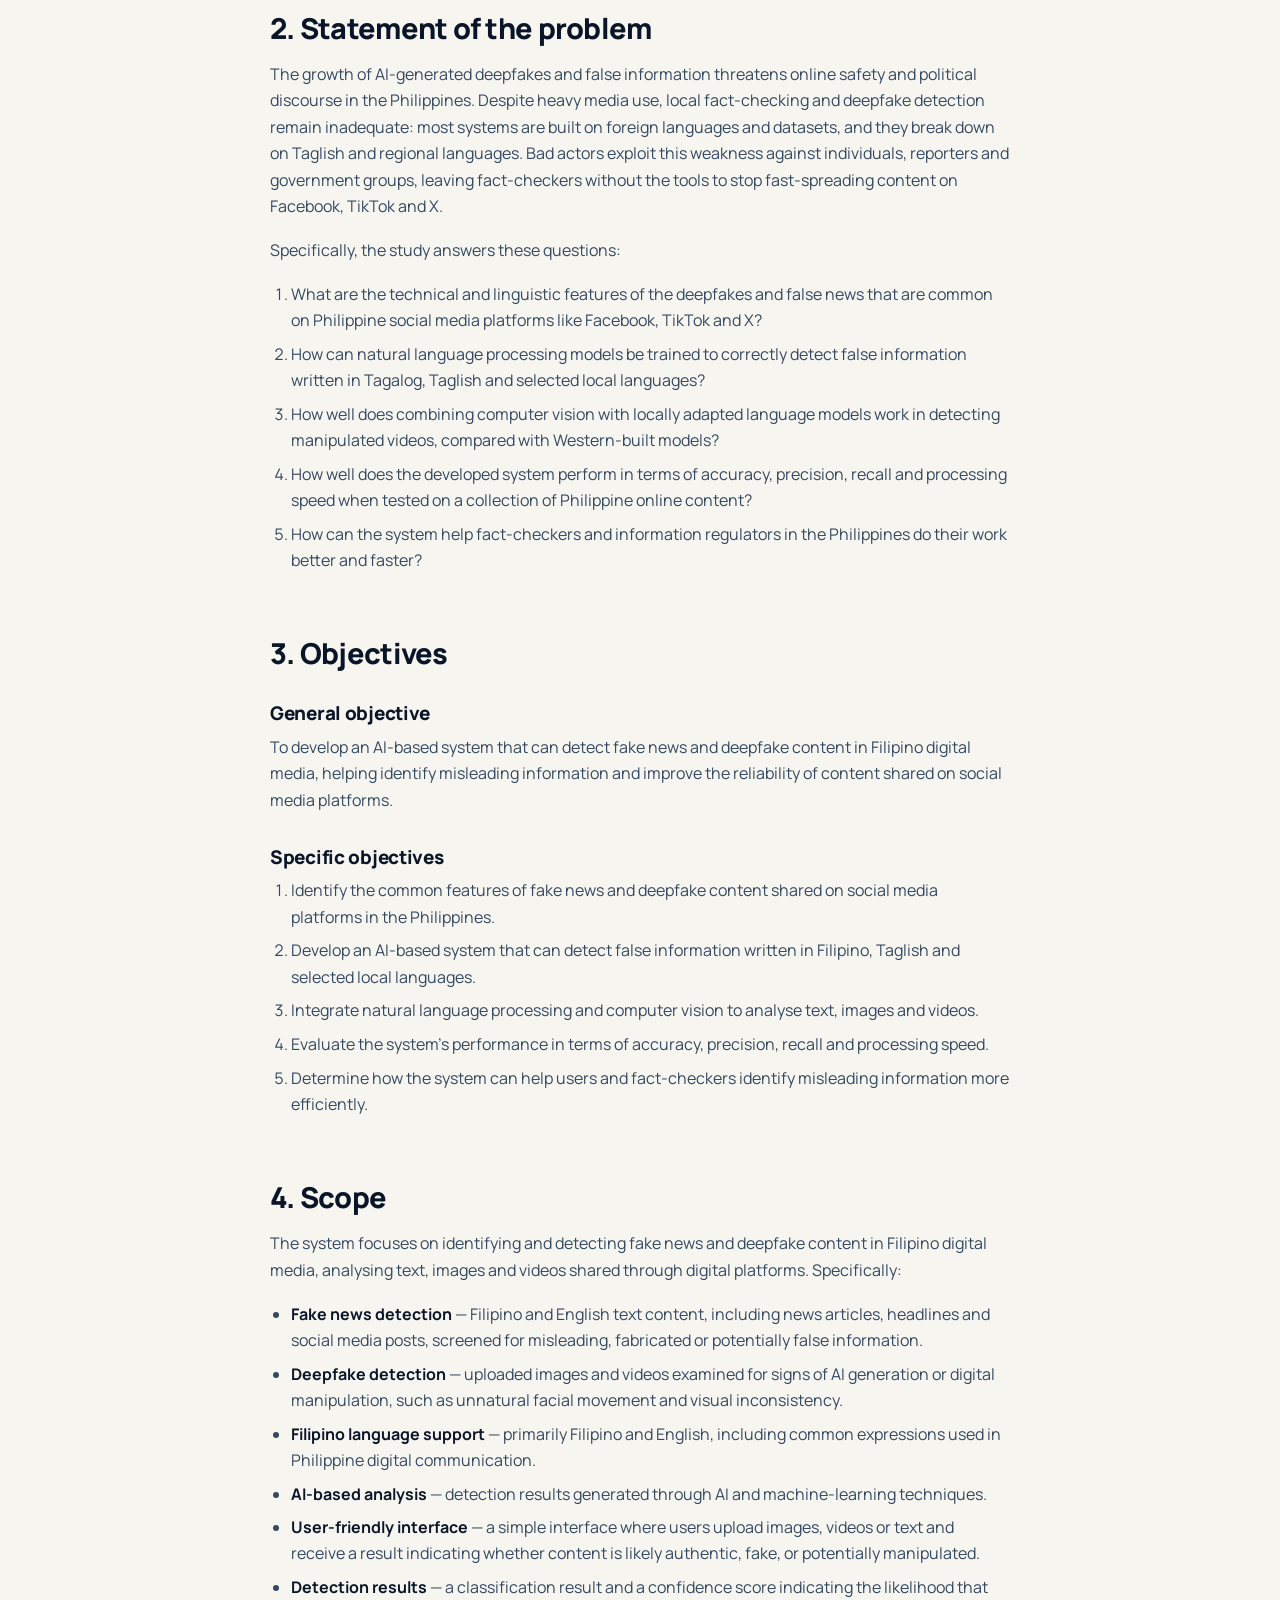
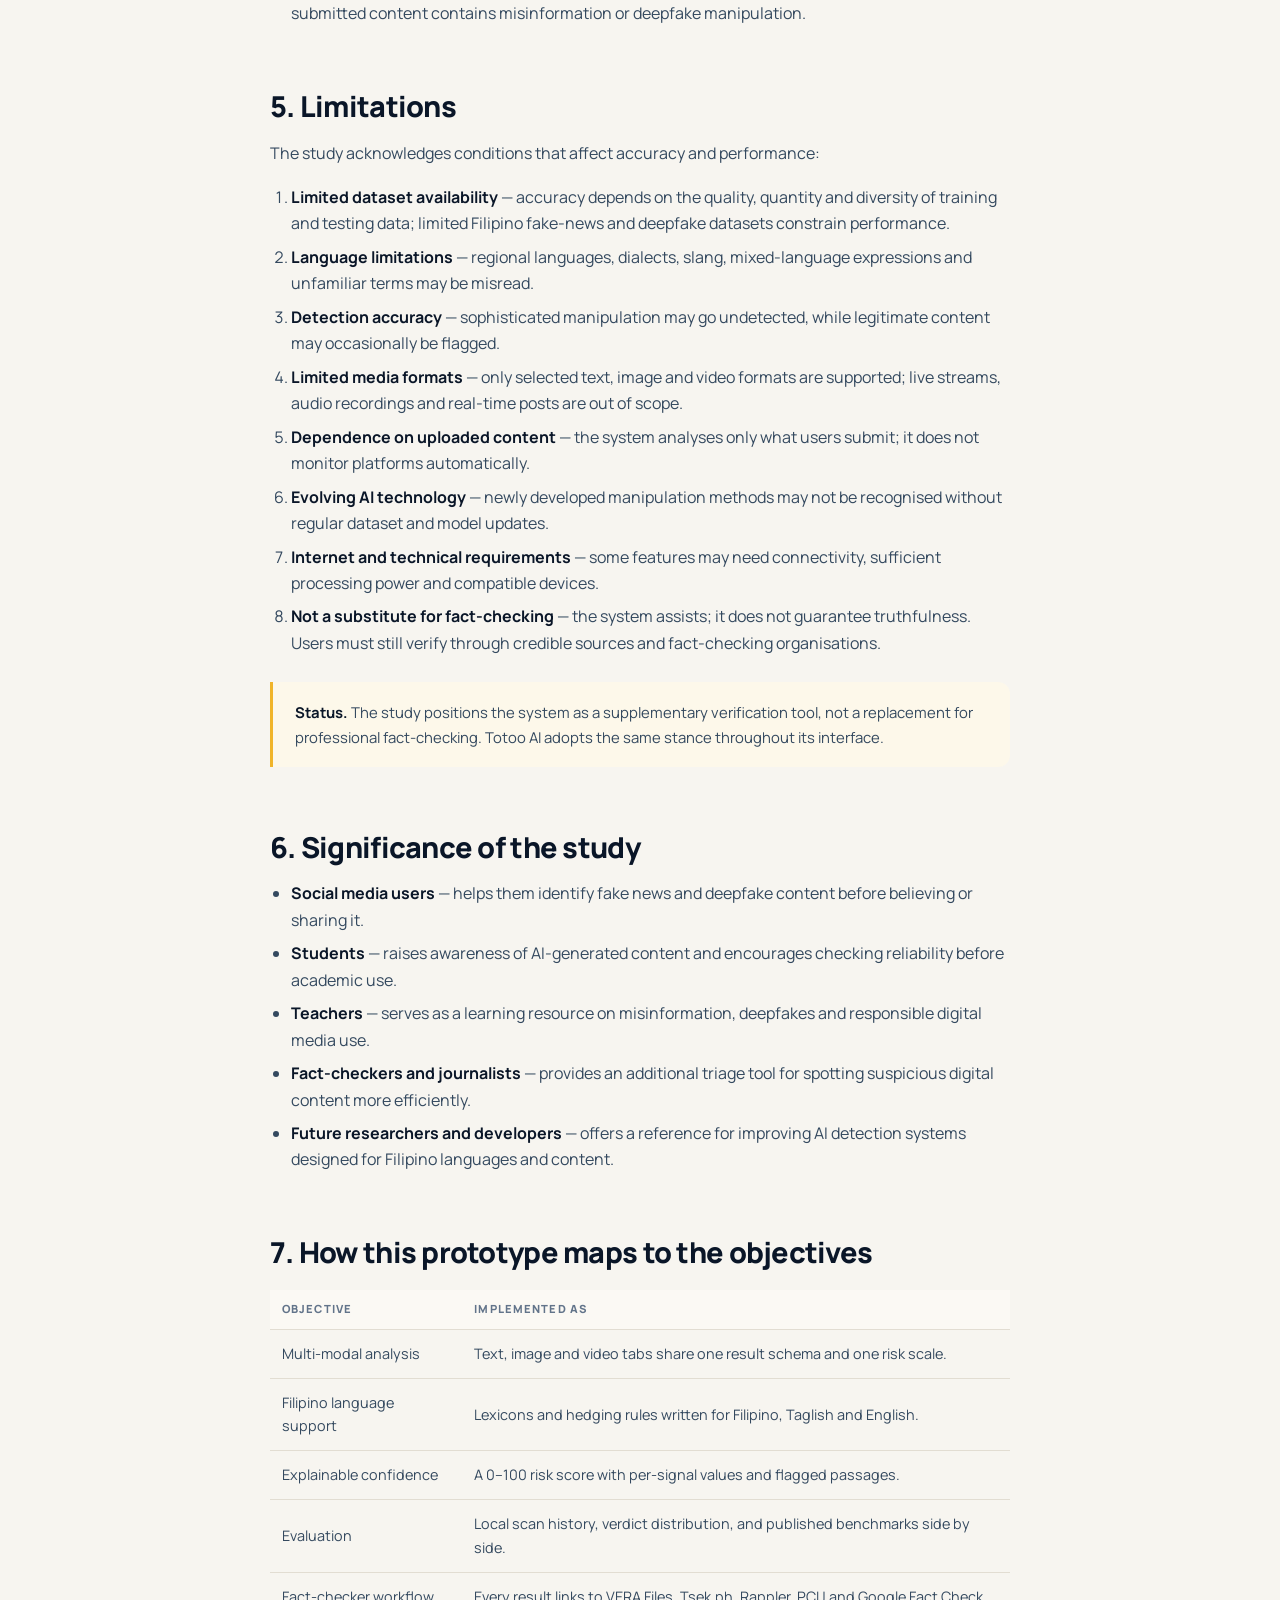
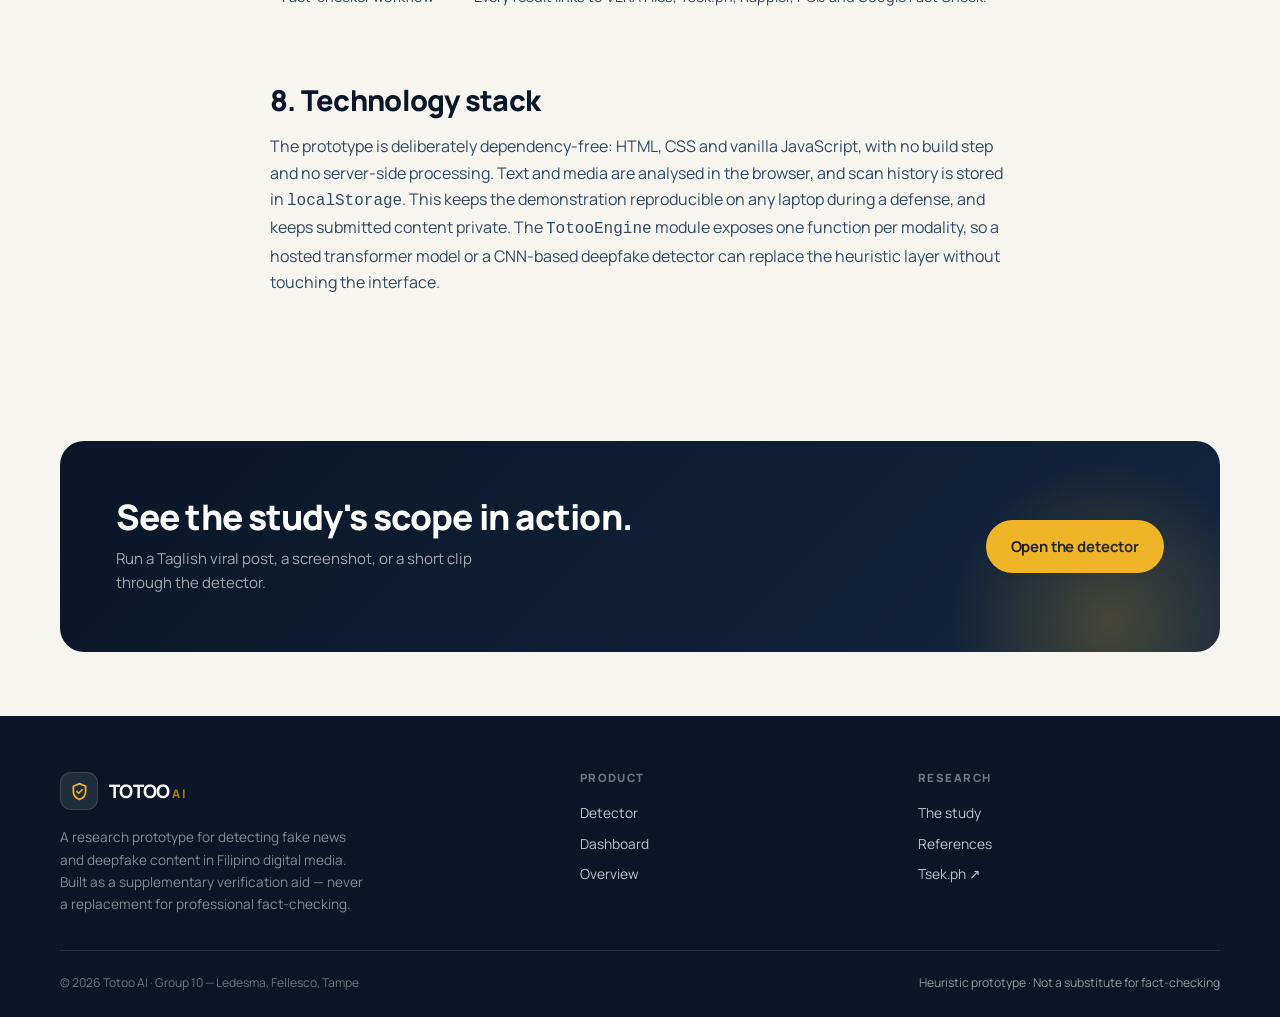
==== commit 0c4609c8: "Add demo login, guarded dashboard, and per-account scan history" ====
--- a/about.html
+++ b/about.html
@@ -30,8 +30,9 @@
       <a href="dashboard.html">Dashboard</a>
       <a href="about.html" aria-current="page">The Study</a>
       <a href="references.html">References</a>
+      <span class="nav-auth" id="navAuth"></span>
     </nav>
-    <a class="btn btn-primary btn-sm nav-cta" href="detector.html">Try the detector</a>
+    <div class="auth-slot" id="authSlot"></div>
     <button class="nav-toggle" id="navToggle" aria-label="Toggle navigation" aria-expanded="false" aria-controls="nav"><span></span></button>
   </div>
 </header>
@@ -260,6 +261,7 @@
   </div>
 </footer>
 
+<script src="js/auth.js"></script>
 <script src="js/main.js"></script>
 </body>
 </html>
--- a/css/styles.css
+++ b/css/styles.css
@@ -1233,7 +1233,7 @@
     align-items: stretch;
     gap: 2px;
     padding: 10px 18px 18px;
-    background: rgba(247, 245, 240, .99);
+    background: var(--paper);
     border-bottom: 1px solid var(--line);
     box-shadow: var(--shadow);
     display: none;
@@ -1277,3 +1277,411 @@
   .site-header, .site-footer, .hero, .cta-band, .nav-cta { display: none; }
   body { background: #fff; }
 }
+
+/* ============================================================
+   AUTH — demo sign-in, account chip, login page
+   ============================================================ */
+
+.auth-slot { display: flex; align-items: center; }
+
+.account { position: relative; }
+
+.account-btn {
+  display: inline-flex;
+  align-items: center;
+  gap: 9px;
+  padding: 4px 12px 4px 4px;
+  border: 1px solid var(--line-strong);
+  border-radius: var(--radius-pill);
+  background: var(--surface);
+  color: var(--ink);
+  font: inherit;
+  font-size: .85rem;
+  font-weight: 700;
+  letter-spacing: -.01em;
+  cursor: pointer;
+  box-shadow: var(--shadow-sm);
+  transition: border-color .18s, box-shadow .18s, background .18s;
+}
+.account-btn:hover { border-color: var(--ink); background: #fff; }
+.account-btn:focus-visible { outline: 3px solid rgba(240, 180, 41, .55); outline-offset: 2px; }
+
+.avatar {
+  width: 30px; height: 30px;
+  flex: none;
+  border-radius: 50%;
+  background: var(--ink);
+  color: #fff;
+  display: grid;
+  place-items: center;
+  font-size: .72rem;
+  font-weight: 800;
+  letter-spacing: .02em;
+}
+
+.account-name {
+  max-width: 104px;
+  overflow: hidden;
+  text-overflow: ellipsis;
+  white-space: nowrap;
+}
+
+.chev { flex: none; color: var(--muted); transition: transform .18s var(--ease); }
+.account.open .chev { transform: rotate(180deg); }
+
+.account-panel {
+  position: absolute;
+  top: calc(100% + 9px);
+  right: 0;
+  z-index: 80;
+  min-width: 232px;
+  padding: 6px;
+  display: grid;
+  gap: 2px;
+  background: var(--surface);
+  border: 1px solid var(--line);
+  border-radius: 14px;
+  box-shadow: var(--shadow-lg);
+  animation: rise .16s var(--ease);
+}
+.account-panel[hidden] { display: none; }
+
+.account-id {
+  padding: 9px 11px 11px;
+  margin-bottom: 4px;
+  border-bottom: 1px solid var(--line);
+}
+.account-id b { display: block; font-size: .87rem; letter-spacing: -.01em; }
+.account-id span { display: block; margin-top: 2px; font-size: .76rem; color: var(--muted); overflow-wrap: anywhere; }
+
+.account-panel a,
+.account-panel button {
+  display: block;
+  width: 100%;
+  padding: 9px 11px;
+  border: 0;
+  border-radius: 9px;
+  background: none;
+  color: var(--ink-soft);
+  font: inherit;
+  font-size: .87rem;
+  font-weight: 600;
+  text-align: left;
+  cursor: pointer;
+  transition: background .15s, color .15s;
+}
+.account-panel a:hover,
+.account-panel button:hover { background: var(--paper-2); color: var(--ink); }
+
+.nav-auth { display: none; }
+.nav-auth a,
+.nav-auth button {
+  display: block;
+  width: 100%;
+  padding: 12px 14px;
+  border: 0;
+  border-radius: 10px;
+  background: none;
+  color: var(--ink-soft);
+  font: inherit;
+  font-size: .95rem;
+  font-weight: 600;
+  text-align: left;
+  cursor: pointer;
+}
+.nav-auth a:hover,
+.nav-auth button:hover { background: rgba(10, 22, 40, .055); color: var(--ink); }
+
+/* ---------- login page ---------- */
+
+.auth-page {
+  display: grid;
+  grid-template-columns: minmax(340px, .92fr) minmax(0, 1.08fr);
+  align-items: stretch;
+  min-height: calc(100vh - 72px);
+}
+
+.auth-brand {
+  position: relative;
+  overflow: hidden;
+  display: flex;
+  align-items: center;
+  padding: clamp(38px, 5vw, 76px) clamp(26px, 4vw, 64px);
+  color: #fff;
+  background:
+    radial-gradient(760px 420px at 88% -10%, rgba(240, 180, 41, .18), transparent 60%),
+    radial-gradient(620px 380px at 0% 108%, rgba(13, 122, 99, .22), transparent 62%),
+    linear-gradient(168deg, #0c1a2e 0%, #0a1628 58%, #081120 100%);
+}
+
+.auth-brand-inner { width: 100%; max-width: 430px; margin-inline: auto; }
+
+.auth-brand h1 {
+  margin: 0 0 20px;
+  font-size: clamp(2.05rem, 3.4vw, 2.9rem);
+  line-height: 1.08;
+  letter-spacing: -.035em;
+}
+.auth-brand h1 .serif { color: var(--gold); }
+
+.auth-brand-lead { color: rgba(255, 255, 255, .74); font-size: 1rem; margin: 0 0 26px; max-width: 42ch; }
+
+.auth-points { list-style: none; margin: 0 0 26px; padding: 0; }
+.auth-points li {
+  display: flex;
+  align-items: center;
+  gap: 10px;
+  padding: 11px 0;
+  border-top: 1px solid rgba(255, 255, 255, .1);
+  color: rgba(255, 255, 255, .8);
+  font-size: .92rem;
+  font-weight: 500;
+}
+.auth-points li:last-child { border-bottom: 1px solid rgba(255, 255, 255, .1); }
+.auth-points svg { flex: none; color: var(--gold); }
+
+.auth-brand-note {
+  margin: 0;
+  padding-left: 13px;
+  border-left: 2px solid var(--gold);
+  color: rgba(255, 255, 255, .52);
+  font-size: .78rem;
+  line-height: 1.6;
+  max-width: 44ch;
+}
+
+.auth-main {
+  display: grid;
+  place-items: center;
+  padding: clamp(26px, 4.5vw, 56px) 22px;
+  background: var(--paper);
+}
+
+.auth-card {
+  width: 100%;
+  max-width: 448px;
+  padding: clamp(24px, 3.4vw, 38px);
+  background: var(--surface);
+  border: 1px solid var(--line);
+  border-radius: 22px;
+  box-shadow: var(--shadow);
+}
+
+.auth-head h2 { margin: 0 0 6px; font-size: clamp(1.35rem, 2vw, 1.55rem); letter-spacing: -.03em; }
+.auth-head p { margin: 0; color: var(--muted); font-size: .91rem; }
+
+.auth-switch {
+  display: grid;
+  grid-template-columns: 1fr 1fr;
+  gap: 4px;
+  padding: 4px;
+  margin: 20px 0 18px;
+  background: var(--paper-2);
+  border-radius: var(--radius-pill);
+}
+.auth-switch button {
+  padding: 9px 10px;
+  border: 0;
+  border-radius: var(--radius-pill);
+  background: transparent;
+  color: var(--muted);
+  font: inherit;
+  font-size: .87rem;
+  font-weight: 700;
+  cursor: pointer;
+  transition: background .18s, color .18s, box-shadow .18s;
+}
+.auth-switch button:hover { color: var(--ink); }
+.auth-switch button.active {
+  background: var(--surface);
+  color: var(--ink);
+  box-shadow: var(--shadow-sm);
+}
+
+.auth-panel { display: none; }
+.auth-panel.active { display: block; animation: rise .18s var(--ease); }
+
+.auth-banner {
+  display: none;
+  margin-bottom: 16px;
+  padding: 11px 14px;
+  border-radius: var(--radius-sm);
+  font-size: .85rem;
+  font-weight: 600;
+  line-height: 1.5;
+}
+.auth-banner.show { display: block; animation: rise .16s var(--ease); }
+.auth-banner.error { background: var(--crimson-soft); color: var(--crimson); border: 1px solid rgba(196, 30, 58, .22); }
+.auth-banner.success { background: var(--teal-soft); color: var(--teal); border: 1px solid rgba(13, 122, 99, .22); }
+
+.field { margin-bottom: 15px; }
+.field > label {
+  display: block;
+  margin-bottom: 6px;
+  font-size: .79rem;
+  font-weight: 700;
+  letter-spacing: .01em;
+  color: var(--ink-soft);
+}
+
+.input-wrap { position: relative; }
+
+.input {
+  width: 100%;
+  padding: 12px 14px;
+  border: 1px solid var(--line-strong);
+  border-radius: var(--radius-sm);
+  background: #fff;
+  color: var(--ink);
+  font: inherit;
+  font-size: .93rem;
+  transition: border-color .18s, box-shadow .18s;
+}
+.input::placeholder { color: #9aa8b8; }
+.input:focus {
+  outline: none;
+  border-color: var(--ink);
+  box-shadow: 0 0 0 3px rgba(240, 180, 41, .3);
+}
+.input.invalid { border-color: var(--crimson); }
+.input.invalid:focus { box-shadow: 0 0 0 3px rgba(196, 30, 58, .18); }
+
+.input-wrap:has(.pw-toggle) .input { padding-right: 48px; }
+
+.pw-toggle {
+  position: absolute;
+  top: 50%;
+  right: 6px;
+  transform: translateY(-50%);
+  width: 34px; height: 34px;
+  display: grid;
+  place-items: center;
+  padding: 0;
+  border: 0;
+  border-radius: 8px;
+  background: transparent;
+  color: var(--muted);
+  cursor: pointer;
+  transition: background .15s, color .15s;
+}
+.pw-toggle:hover { background: var(--paper-2); color: var(--ink); }
+.pw-toggle.on { color: var(--ink); }
+
+.strength {
+  display: grid;
+  grid-template-columns: repeat(4, 1fr);
+  gap: 5px;
+  margin-top: 8px;
+}
+.strength span {
+  height: 4px;
+  border-radius: 2px;
+  background: var(--line);
+  transition: background .25s;
+}
+.strength[data-level="1"] span:nth-child(-n+1) { background: var(--crimson); }
+.strength[data-level="2"] span:nth-child(-n+2) { background: var(--amber); }
+.strength[data-level="3"] span:nth-child(-n+3) { background: var(--gold-deep); }
+.strength[data-level="4"] span:nth-child(-n+4) { background: var(--teal); }
+
+.field-error {
+  margin: 6px 0 0;
+  font-size: .78rem;
+  font-weight: 600;
+  color: var(--crimson);
+}
+.field-error:not(.show) { display: none; }
+
+.auth-row {
+  display: flex;
+  align-items: center;
+  justify-content: space-between;
+  gap: 12px;
+  flex-wrap: wrap;
+  margin: 4px 0 20px;
+}
+
+.check {
+  display: inline-flex;
+  align-items: center;
+  gap: 9px;
+  color: var(--ink-soft);
+  font-size: .84rem;
+  font-weight: 600;
+  cursor: pointer;
+  user-select: none;
+}
+.check input {
+  width: 16px; height: 16px;
+  margin: 0;
+  accent-color: var(--ink);
+  cursor: pointer;
+}
+
+.link-btn {
+  padding: 0;
+  border: 0;
+  background: none;
+  color: var(--gold-deep);
+  font: inherit;
+  font-size: .84rem;
+  font-weight: 700;
+  cursor: pointer;
+  text-decoration: underline;
+  text-underline-offset: 3px;
+  text-decoration-thickness: 1px;
+}
+.link-btn:hover { color: var(--ink); }
+
+.btn.is-loading .btn-label { opacity: .55; }
+.btn.is-loading::after {
+  content: "";
+  width: 14px; height: 14px;
+  margin-left: 2px;
+  border: 2px solid currentColor;
+  border-right-color: transparent;
+  border-radius: 50%;
+  animation: spin .7s linear infinite;
+}
+
+.auth-foot {
+  margin: 18px 0 0;
+  padding-top: 15px;
+  border-top: 1px solid var(--line);
+  color: var(--muted);
+  font-size: .74rem;
+  line-height: 1.55;
+  text-align: center;
+}
+
+.auth-footer .footer-base { flex-wrap: wrap; }
+
+@media (max-width: 900px) {
+  .auth-page { grid-template-columns: 1fr; min-height: 0; }
+  .auth-brand { padding: 34px 22px 32px; }
+  .auth-brand-inner { max-width: none; }
+  .auth-brand h1 { font-size: clamp(1.75rem, 5vw, 2.2rem); margin-bottom: 14px; }
+  .auth-brand-lead { margin-bottom: 18px; font-size: .93rem; }
+  .auth-main { padding: 26px 18px 40px; }
+}
+
+@media (max-width: 820px) {
+  .auth-slot { display: none; }
+  .nav-auth { display: block; margin-top: 6px; padding-top: 6px; border-top: 1px solid var(--line); }
+}
+
+@media (max-width: 640px) {
+  .auth-card { padding: 24px 20px; border-radius: 18px; }
+  .auth-points { display: none; }
+  .auth-brand-note { font-size: .74rem; }
+  .auth-brand { padding: 28px 18px; }
+  .account-name { max-width: 68px; }
+}
+
+/* signed-in context line on the dashboard */
+.workspace-user {
+  margin-top: 12px;
+  font-size: .82rem;
+  color: var(--muted);
+}
+.workspace-user b { color: var(--ink); font-weight: 700; }
